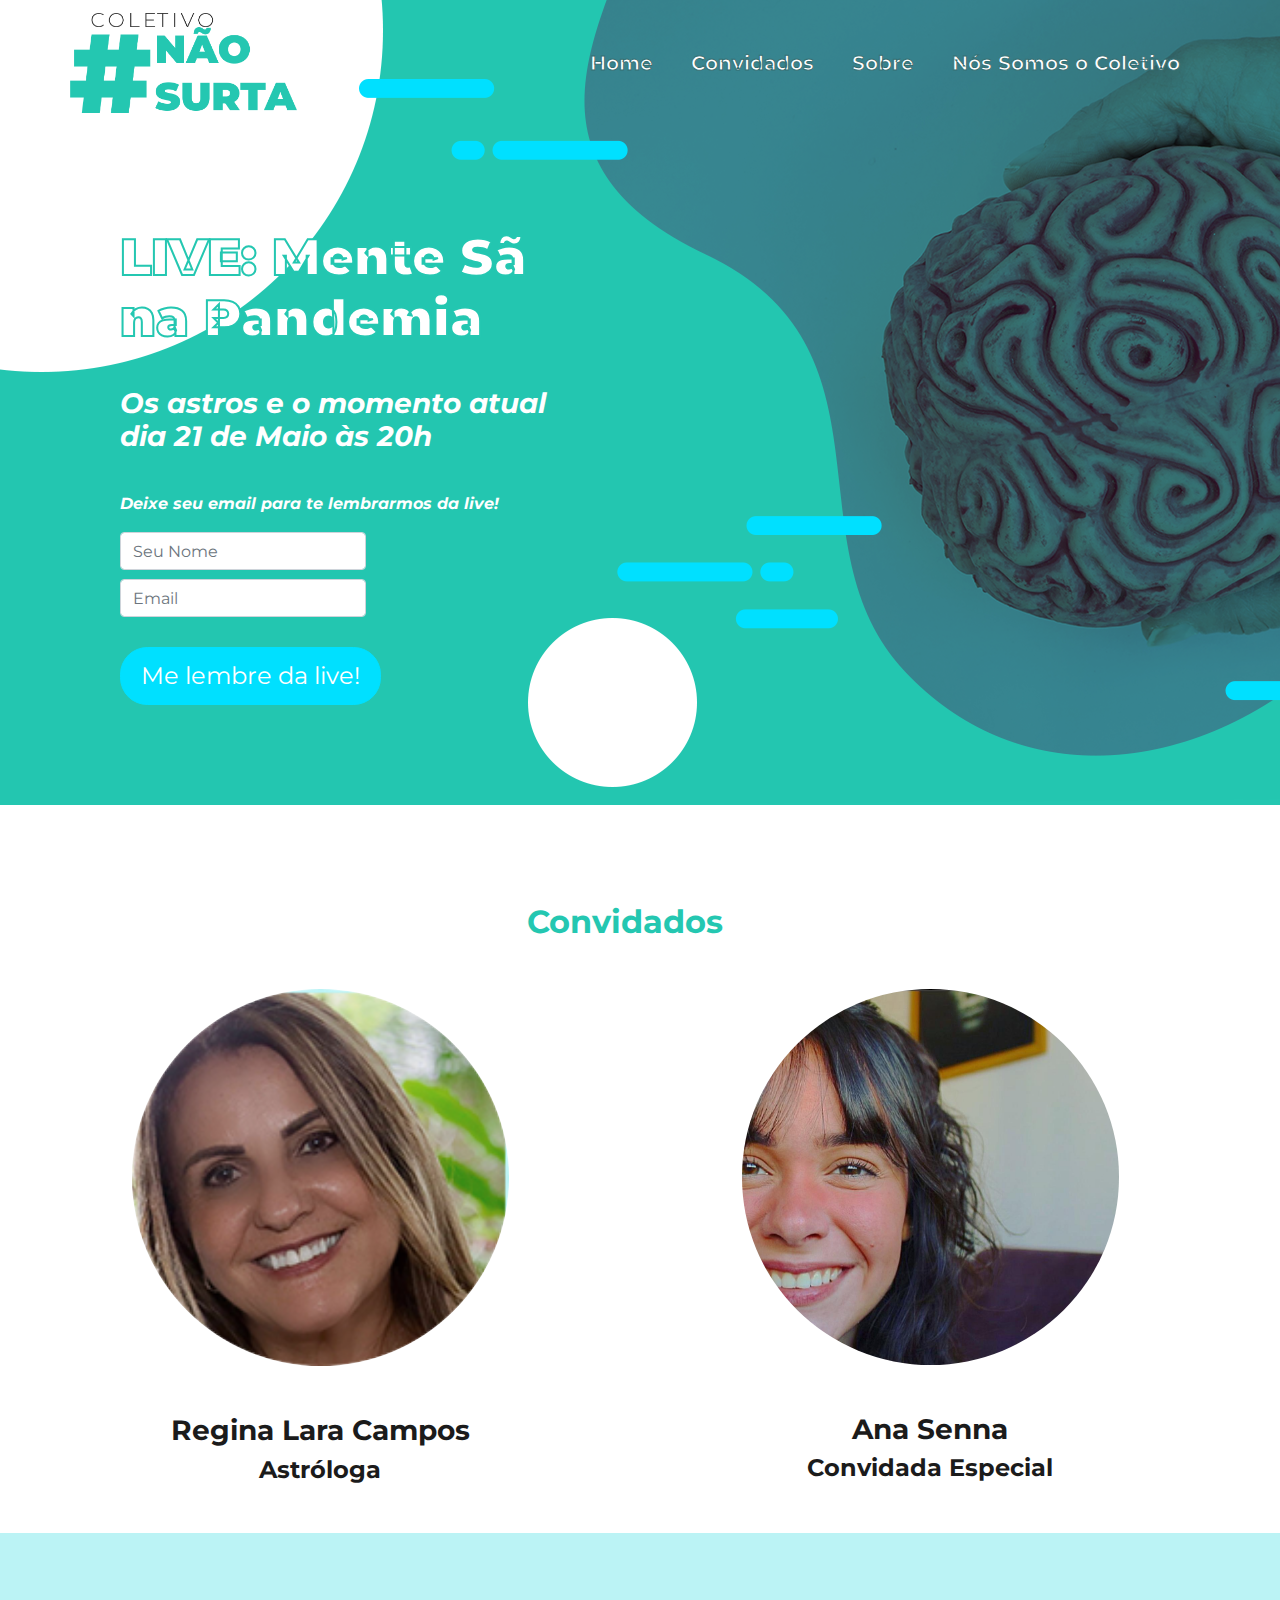
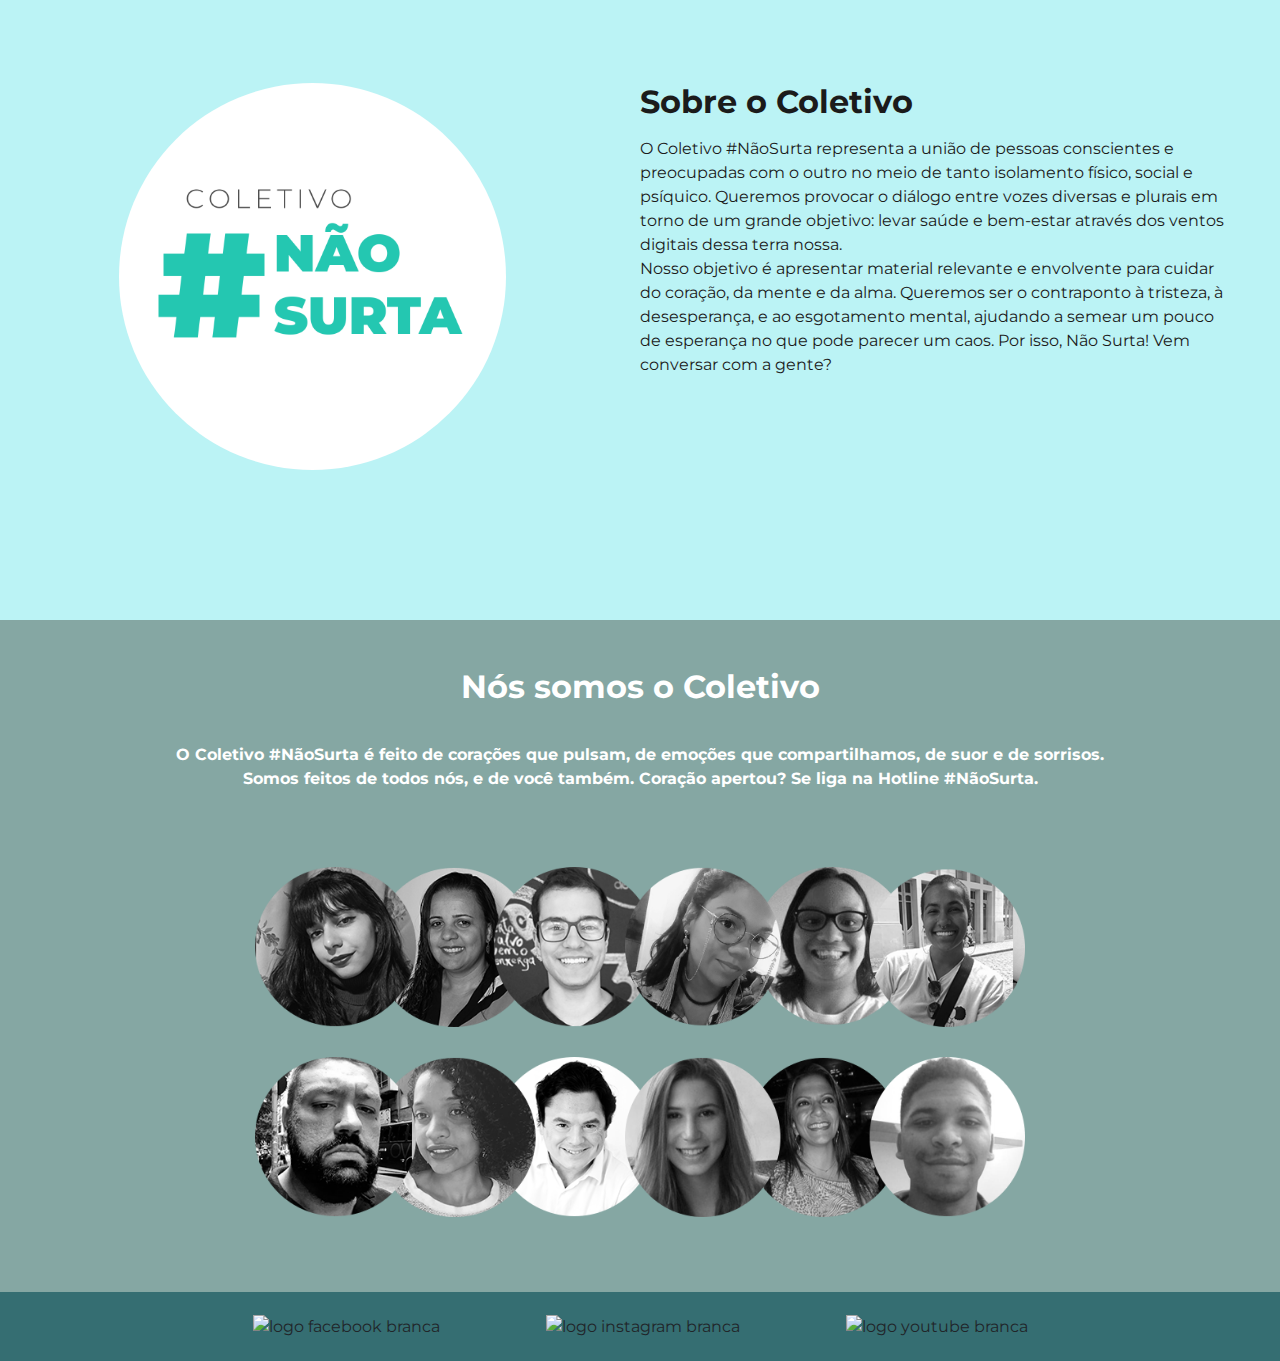
==== index.html @ 767a038e "Merge pull request #29 from yanfroes/branch-ana-8" ====
<!DOCTYPE html>
<html lang="en">

<head>
  <!-- Global site tag (gtag.js) - Google Analytics -->
  <script async src="https://www.googletagmanager.com/gtag/js?id=UA-167204273-1"></script>
  <script>
    window.dataLayer = window.dataLayer || [];

    function gtag() {
      dataLayer.push(arguments);
    }
    gtag('js', new Date());
    gtag('config', 'UA-167204273-1');
  </script>

  <meta charset="utf-8">
  <meta http-equiv="X-UA-Compatible" content="IE=edge">
  <meta name="viewport" content="width=device-width, initial-scale=1">
  <link rel="shortcut icon" href="./assets/desktop/hashtag-16.png" />
  <title>Coletivo #NãoSurta</title>
  <meta name="description" content="Coletivo Não Surta!">
  <meta name="author" content="Coletivo Não Surta!">

  <link href="https://fonts.googleapis.com/css2?family=Montserrat:wght@300;400;700;900&display=swap" rel="stylesheet">

  <link href="https://fonts.googleapis.com/css2?family=Roboto:ital,wght@0,400;0,700;1,400&display=swap" rel="stylesheet">
  <link href="https://stackpath.bootstrapcdn.com/font-awesome/4.7.0/css/font-awesome.min.css" rel="stylesheet" integrity="sha384-wvfXpqpZZVQGK6TAh5PVlGOfQNHSoD2xbE+QkPxCAFlNEevoEH3Sl0sibVcOQVnN" crossorigin="anonymous">
  <link rel="stylesheet" href="https://stackpath.bootstrapcdn.com/bootstrap/4.3.1/css/bootstrap.min.css" integrity="sha384-ggOyR0iXCbMQv3Xipma34MD+dH/1fQ784/j6cY/iJTQUOhcWr7x9JvoRxT2MZw1T" crossorigin="anonymous">

  <!-- testing some fonts here -->
  <link href="https://fonts.googleapis.com/css2?family=Knewave&display=swap" rel="stylesheet">
  <link href="https://fonts.googleapis.com/css?family=Teko&display=swap" rel="stylesheet">
  <link href="https://fonts.googleapis.com/css?family=Rancho&display=swap" rel="stylesheet">
  <link href="styles/style.css" rel="stylesheet">
</head>

<!-- Facebook Pixel Code -->
<script>
  ! function(f, b, e, v, n, t, s) {
    if (f.fbq) return;
    n = f.fbq = function() {
      n.callMethod ?
        n.callMethod.apply(n, arguments) : n.queue.push(arguments)
    };
    if (!f._fbq) f._fbq = n;
    n.push = n;
    n.loaded = !0;
    n.version = "2.0";
    n.queue = [];
    t = b.createElement(e);
    t.async = !0;
    t.src = v;
    s = b.getElementsByTagName(e)[0];
    s.parentNode.insertBefore(t, s)
  }(window, document, "script",
    "https://connect.facebook.net/en_US/fbevents.js");
  fbq("init", "581317959256551");
  fbq("track", "PageView");
</script>
<noscript><img height="1" width="1" style="display:none" alt="facebook pixel code" src="https://www.facebook.com/tr?id=581317959256551&ev=PageView&noscript=1" /></noscript>
<!-- End Facebook Pixel Code -->


<body>
  <!-- Primeira seção, navbar + banner + call to action -->
  <div class="section section1">
    <nav class="navbar navbar-expand-lg navbar-light">
      <div class="container">
        <a class="navbar-brand" href="#"><img src="images/logo-coletivo.png" alt="Coletivo Não Surta" class="logo"></a>
        <button class="navbar-toggler" type="button" data-toggle="collapse" data-target="#navbarNav" aria-controls="navbarNav" aria-expanded="false" aria-label="Toggle navigation">
          <span class="navbar-toggler-icon"></span>
        </button>
        <div class="collapse navbar-collapse" id="navbarNav">
          <ul class="nav navbar-nav ml-auto">
            <li class="nav-item">
              <a class="nav-link" style="padding-right: 30px;" href="#">Home <span class="sr-only" aria-label="Home">(current)</span></a>
            </li>
            <li class="nav-item">
              <a class="nav-link" style="padding-right: 30px;" href="#countdownAndPeople" aria-label="countdown">Convidados</a>
            </li>
            <li class="nav-item">
              <a class="nav-link" style="padding-right: 30px;" href="#aboutUs" aria-label="About us">Sobre</a>
            </li>
            <li class="nav-item">
              <a class="nav-link" style="padding-right: 30px;" href="#groupPhotos" aria-label="Group Photos">Nós Somos o Coletivo</a>
            </li>
          </ul>
        </div>
      </div>
    </nav>
    <div class="container">
      <div class="row">
        <div class="col">
          <h1 class="section1-title"><b>LIVE: Mente Sã<br>na Pandemia</b></h1>
          <h3 class="section1-description"><b>Os astros e o momento atual <br> dia 21 de Maio às 20h</b></h3>
          <!-- Begin Mailchimp Signup Form -->
          <link href="//cdn-images.mailchimp.com/embedcode/slim-10_7.css" rel="stylesheet" type="text/css">
          <style type="text/css">
            #mc_embed_signup {}

            /* Add your own Mailchimp form style overrides in your site stylesheet or in this style block.
	   We recommend moving this block and the preceding CSS link to the HEAD of your HTML file. */
          </style>
          <div id="mc_embed_signup">
            <form action="https://app.us18.list-manage.com/subscribe/post?u=eab93986f1af2694e5eb84e70&amp;id=379f59501d" method="post" id="mc-embedded-subscribe-form" name="mc-embedded-subscribe-form" class="validate" target="_blank" novalidate>
              <div id="mc_embed_signup_scroll">
                <p class="section1-description"><b>Deixe seu email para te lembrarmos da live!</b></p>
                <input style="margin-left: 50px; width: auto; margin-bottom:9px;" type="text" value="" name="FNAME" class="email form-control" id="mce-FNAME" placeholder="Seu Nome">

                <input style="margin-left: 50px; width: auto;" type="email" value="" name="EMAIL" class="email form-control" id="mce-EMAIL" placeholder="Email" required>
                <!-- real people should not fill this in and expect good things - do not remove this or risk form bot signups-->
                <div style="position: absolute; left: -5000px;" aria-hidden="true"><input type="text" name="b_eab93986f1af2694e5eb84e70_379f59501d" tabindex="-1" value=""></div>
                <div class="clear"><input type="submit" value="Me lembre da live!" name="subscribe" id="mc-embedded-subscribe" class="btn btn-primary btn-large section1-cta"></div>
              </div>
            </form>
          </div>

          <!--End mc_embed_signup-->
        </div>
      </div>
    </div>
    <!-- Primeira seção, navbar + banner + call to action -->

    <!-- Segunda seção, counter + convidados -->
    <div class="section section2">
      <div id="countdownAndPeople" class="column col-xs-12 col-sm-12 col-md-12 col-lg-12 col-xl-12">
        <div class="col-xs-12 col-sm-12 col-md-12 col-lg-12 col-xl-12">
          <div id="countdown"></div>
        </div>
        <div class="row col-xs-12 col-sm-12 col-md-12 col-lg-12 col-xl-12">
          <h2 class="h2-convidados mt-5 mb-5 column col-xs-12 col-sm-12 col-md-12 col-lg-12 col-xl-12">Convidados</h2>
          <div class="column col-xs-12 col-sm-12 col-md-6 col-lg-6 col-xl-6">
            <img class="foto-convidado" alt="Regina Lara Campos - Astróloga" src="./assets/photos/regina-astrologa.png">
            <h3 class="h3-convidado mt-5">
              Regina Lara Campos
            </h3>
            <h4 class="h4-profissao mb-5">Astróloga</h4>
          </div>
          <div class="column col-xs-12 col-sm-12 col-md-6 col-lg-6 col-xl-6">
            <img class="foto-convidado" alt="Ana Senna - Convidada Especial" src="./assets/photos/ana-convidada.jpeg">
            <h3 class="h3-convidado mt-5">
              Ana Senna
            </h3>
            <h4 class="h4-profissao mb-5">Convidada Especial</h4>
          </div>
        </div>
      </div>
    </div>

    <!-- Terceira seção, sobre o coletivo -->
    <div class="section section3">
      <div class="section3-image">
        <div id="aboutUs" class="row col-xs-12 col-sm-12 col-md-12 col-lg-12 col-xl-12">
          <div class="column col-xs-12 col-sm-12 col-md-6 col-lg-6 col-xl-6">
            <img class="icon-naosurta" src="./assets/desktop/Coletivo_socialmedia_avatar-.png" alt="Icone do #NãoSurta">
          </div>
          <div class="column col-xs-12 col-sm-12 col-md-6 col-lg-6 col-xl-6 texto-sobre">
            <h2 class="h2-sobre mb-3">
              Sobre o Coletivo
            </h2>
            <p class="p-sobre">O Coletivo #NãoSurta representa a união de pessoas conscientes e preocupadas com o outro no meio de tanto isolamento físico, social e psíquico. Queremos provocar o diálogo entre vozes diversas e plurais em torno de um
              grande objetivo:
              levar saúde e bem-estar através dos ventos digitais dessa terra nossa.<br>
              Nosso objetivo é apresentar material relevante e envolvente para cuidar do coração, da mente e da alma. Queremos ser o contraponto à tristeza, à desesperança, e ao esgotamento mental, ajudando a semear um pouco de esperança no que pode
              parecer um caos.
              Por isso, Não Surta! Vem conversar com a gente?

            </p>
          </div>
        </div>
      </div>
    </div>
  </div>

  <!-- Quarta seção, fotos de todos -->
  <div class="section section4">
    <div id="groupPhotos" class="column col-xs-12 col-sm-12 col-md-12 col-lg-12 col-xl-12">
      <div class="column col-xs-12 col-sm-12 col-md-12 col-lg-12 col-xl-12">
        <h2 class="h2-fotos">
          Nós somos o Coletivo
        </h2>
        <p class="p-fotos">O Coletivo #NãoSurta é feito de corações que pulsam, de emoções que compartilhamos, de suor e de sorrisos. <br>
          Somos feitos de todos nós, e de você também. Coração apertou? Se liga na Hotline #NãoSurta.
        </p>

        <div class="container i-top">
          <div class="image image1">
            <img src="./images/fotosColetivo/grupodefotos1.webp" alt="Foto da staff 1" align="right">
          </div>
          <div class="image image2">
            <img src="./images/fotosColetivo/grupodefotos2.webp" alt="Foto da staff 2" align="left">
          </div>
        </div>

        <div class="container i-bottom">
          <div class="image image1">
            <img src="./images/fotosColetivo/grupodefotos3.webp" alt="Foto da staff 3" align="right">
          </div>
          <div class="image image2">
            <img src="./images/fotosColetivo/grupodefotos4.webp" alt="Foto da staff 4" align="left">
          </div>
        </div>


      </div>
    </div>
  </div>

  <!-- Quinta seção, redes sociais -->
  <div class="section section5">

    <a class="btn btSocialMedia" href="https://www.facebook.com/Coletivo-Não-Surta-103096378085092" target="_blank" rel="noopener" role="button"><img src="./images/facebook.png" class="imgButton" alt="logo facebook branca"></a>
    <a class="btn btSocialMedia" href="https://www.instagram.com/coletivo_naosurta/" target="_blank" rel="noopener" role="button"><img src="./images/instagram.png" class="imgButton" alt="logo instagram branca"></a>
    <a class="btn btSocialMedia" href="https://www.youtube.com/watch?v=n8a3gTclD6A" target="_blank" rel="noopener" role="button"><img src="./images/youtube.png" class="imgButton" alt="logo youtube branca"></a>
  </div>

  <!-- Janela pop-up -->
  <div class="container">
    <div id="popup" class="popup__wrapper">
      <div class="popup__container">
        <button class="exit" onclick=exitPopUp()>X</button>
        <h1 class="popup__title">Obrigado pela visita!</h1>
        <p> Nossa missão é abraçar você. Obrigado por se inscrever no nosso Webinar! Fale sobre nós com seus amigos, viu? :-D
        </p>
      </div>
    </div>

  </div>
  <script src="https://code.jquery.com/jquery-3.2.1.slim.min.js" integrity="sha384-KJ3o2DKtIkvYIK3UENzmM7KCkRr/rE9/Qpg6aAZGJwFDMVNA/GpGFF93hXpG5KkN" crossorigin="anonymous"></script>
  <script src="https://cdnjs.cloudflare.com/ajax/libs/popper.js/1.12.9/umd/popper.min.js" integrity="sha384-ApNbgh9B+Y1QKtv3Rn7W3mgPxhU9K/ScQsAP7hUibX39j7fakFPskvXusvfa0b4Q" crossorigin="anonymous"></script>
  <script src="https://maxcdn.bootstrapcdn.com/bootstrap/4.0.0/js/bootstrap.min.js" integrity="sha384-JZR6Spejh4U02d8jOt6vLEHfe/JQGiRRSQQxSfFWpi1MquVdAyjUar5+76PVCmYl" crossorigin="anonymous"></script>

  <!-- scripts para a janela pop-up funcionar -->
  <script src="./scripts/exitpopup.js"></script>

  <!-- scripts para o countdown funcionar -->
  <script src="scripts/counter.js"></script>
</body>

</html>
---- styles/style.css ----
div#countdown {
    padding-top: 50px;
    text-align: center;
    font-size: 60px;
    margin-top: 0px;
    color: #24c7b1;
    font-weight: bold;
}

body{
    font-family: 'Montserrat', sans-serif;
}

img.foto-convidado {
    display: block;
    margin-left: auto;
    margin-right: auto;
    width: 65%;
    border-radius: 50%;
}

.container {
  padding-left: 0px;
  padding-right: 0px;
}
.h2-convidados {
    font-weight: bold;
    color: #24c7b1;
    text-align: center;
}

.h3-convidado, .h4-profissao {
    font-weight: bold;
    color: #1b1b1b;
    text-align: center;
}

div.texto-sobre {
    margin-left: 25px;
}

.h2-sobre {
    font-weight: bold;
    color: #1b1b1b;
    text-align: center;
}

.p-sobre {
    color: #1b1b1b;
}

#groupPhotos {
    background-color: #85A7A3;
}

.h2-fotos, .p-fotos {
    font-weight: bold;
    color: #ffffff;
    text-align: center;
}


.section1 {
    background-image: url("../assets/desktop/header1.png");
    background-color: #24c7b1;
}

.section1-title {
  font-weight: bold;
    color: #fff;
    font-size: 3.2rem;
    padding: 100px 20px 0px 50px;
    -webkit-text-stroke: 2px #24c7b1;
}

.section1-thankyou {
    color: #fff;
    font-size: 3.2rem;
    padding: 50px 20px 50px 50px;
    -webkit-text-stroke: 2px #24c7b1;
}

.section1-description {
    color: #fff;
    font-style: italic;
    padding: 30px 50px 0px 50px;
}

.section1-cta {
    margin: 30px 50px 100px 50px;
    background-color: #00E0FF;
    border-color: #00E0FF;
    font-size: 1.5rem;
    border-radius: 1.7rem;
    padding: 10px 20px 10px 20px;
}

.navbar-light .navbar-nav .nav-link {
    font-size: 20px;
    font-weight: 700;
    color: #fff;
    -webkit-text-stroke: 1px #356E72;
}

.navbar-light .navbar-nav .active > .nav-link, .navbar-light .navbar-nav .nav-link.active, .navbar-light .navbar-nav .nav-link.show, .navbar-light .navbar-nav .show > .nav-link {
    color: #fff;

}

.logo {
  max-height: 100px;
}

.navbar-light .navbar-toggler {
  background-color: #24c7b1;
}

@media screen and (max-width: 768px) {
.navbar {
  background-color: #fff;
}
.logo {
  max-height: 70px;
}

.section1 {
    background-image: none;
}

.section1-title {
    color: #fff;
    font-size: 3.2rem;
    padding: 50px 20px 0px 50px;
    -webkit-text-stroke: none;
}

.section1-cta {
    margin: 30px 50px 50px 50px;
}

.navbar-light .navbar-nav .nav-link {
    color: #24c7b1;
    -webkit-text-stroke: 0px #356E72;
}

}

.section2 {
    background-color: #ffffff;
}

.section3 {
    background-color: #BBF3F5;
    padding-top: 50px;
    padding-bottom: 50px;
}

img.icon-naosurta {
    display: none;
}

.section4 {
    background-color: #85A7A3;
}

.section4 p{
    margin-left: 10px;
    margin-right: 10px;
}

.section4 h2{
    padding: 29px;
    padding-top: 48px;
}

.section5 {
    padding: 15px;
    background-color: #356E72;
    text-align: center;
}

.btSocialMedia{
    padding-left: 50px;
    padding-right: 50px;
}

.container {
    display: flex;
    flex-flow: row wrap;
    width: 100%;
}

.i-top{
    padding-top: 60px;
    padding-bottom: 30px;
}

.i-bottom{
    padding-bottom: 75px;
}

.image img{
    width: 400px;
    height: 160px;
}

.image1 {
    position: relative;
    width: 50%;
    right: -1.3%;
    min-width: 320px;
}

.image2 {
    position: relative;
    width: 50%;
    left: -1.3%;
    min-width: 320px;
}

@media (min-width: 768px) {

    div.texto-sobre {
        margin-left: 0px;
    }

    .h2-sobre {
        font-weight: bold;
        color: #1b1b1b;
        text-align: start;
    }

    .section3 {
        background-color: #BBF3F5;
        padding-top: 60px;
        padding-bottom: 60px;
    }

    .section3-image {
        padding-top: 90px;
        padding-bottom: 90px;
        background-image: url('../assets/desktop/ELEMENTOS\ 1.png');
        background-size: contain;
        background-repeat: no-repeat;
    }

    img.icon-naosurta {
        display: block;
        margin-left: auto;
        margin-right: auto;
        width: 65%;
        border-radius: 50%;
    }

}

/* -------------------------------- VERSÃO MOBILE ---------------------------------*/


@media screen and (max-width: 800px) {
    img.imgButton{
        width: 40px;
        height: 40px;
    }

    .image img{
        width: 320px;
        height: 124.3px;
    }

    .btSocialMedia{
        padding: 20px;
    }

    .section5 {
        padding: 0%;
        background-color: #356E72;
        text-align: center;
    }
}
@media screen and (max-width: 768px) {
    .container{
        justify-content: center;
        padding: 0%;
    }

    .image1 {
        justify-content: center;
        align-items: center;
    }

    .image2 {
        left: 1%;
        padding-top: 50px;
        padding-bottom: 20px;
    }

    .i-top{
        padding-top: 50px;
    }


    .i-bottom{
        padding-top: 24px;
        padding-bottom: 45px;
    }

}

/* ----------------------------------- JANELA POP UP ------------------------------------------- */

* {
    box-sizing: border-box;
}

#popup {
    display: none;
}

.popup__wrapper {
    background: rgba(0, 0, 0, .75);
    position: fixed;
    top: 0;
    left: 0;
    bottom: 0;
    right: 0;
    z-index: 10;
}

.popup__container {
    background: #fff;
    border-radius: 5%;
    font-family: 'Montserrat', sans-serif;
    font-size: 18px;
    margin: 100px auto;
    max-width: 100%;
    padding: 20px;
    width: 500px;
    text-align: center;
    position: relative;
}

.popup__title {
    font-size: 26px;
    margin-bottom: 15px;
    padding: 6%;
    text-align: center;
    color: #24c7b1;

}
.exit{
    position: absolute;
    top: 3%;
    right: 2.3%;
    border-radius: 50%;
    width: 30px;
    height: 30px;
    border: 2px solid #d12121;
    background-color: #d12121;
    color: white;
    cursor: pointer;
}
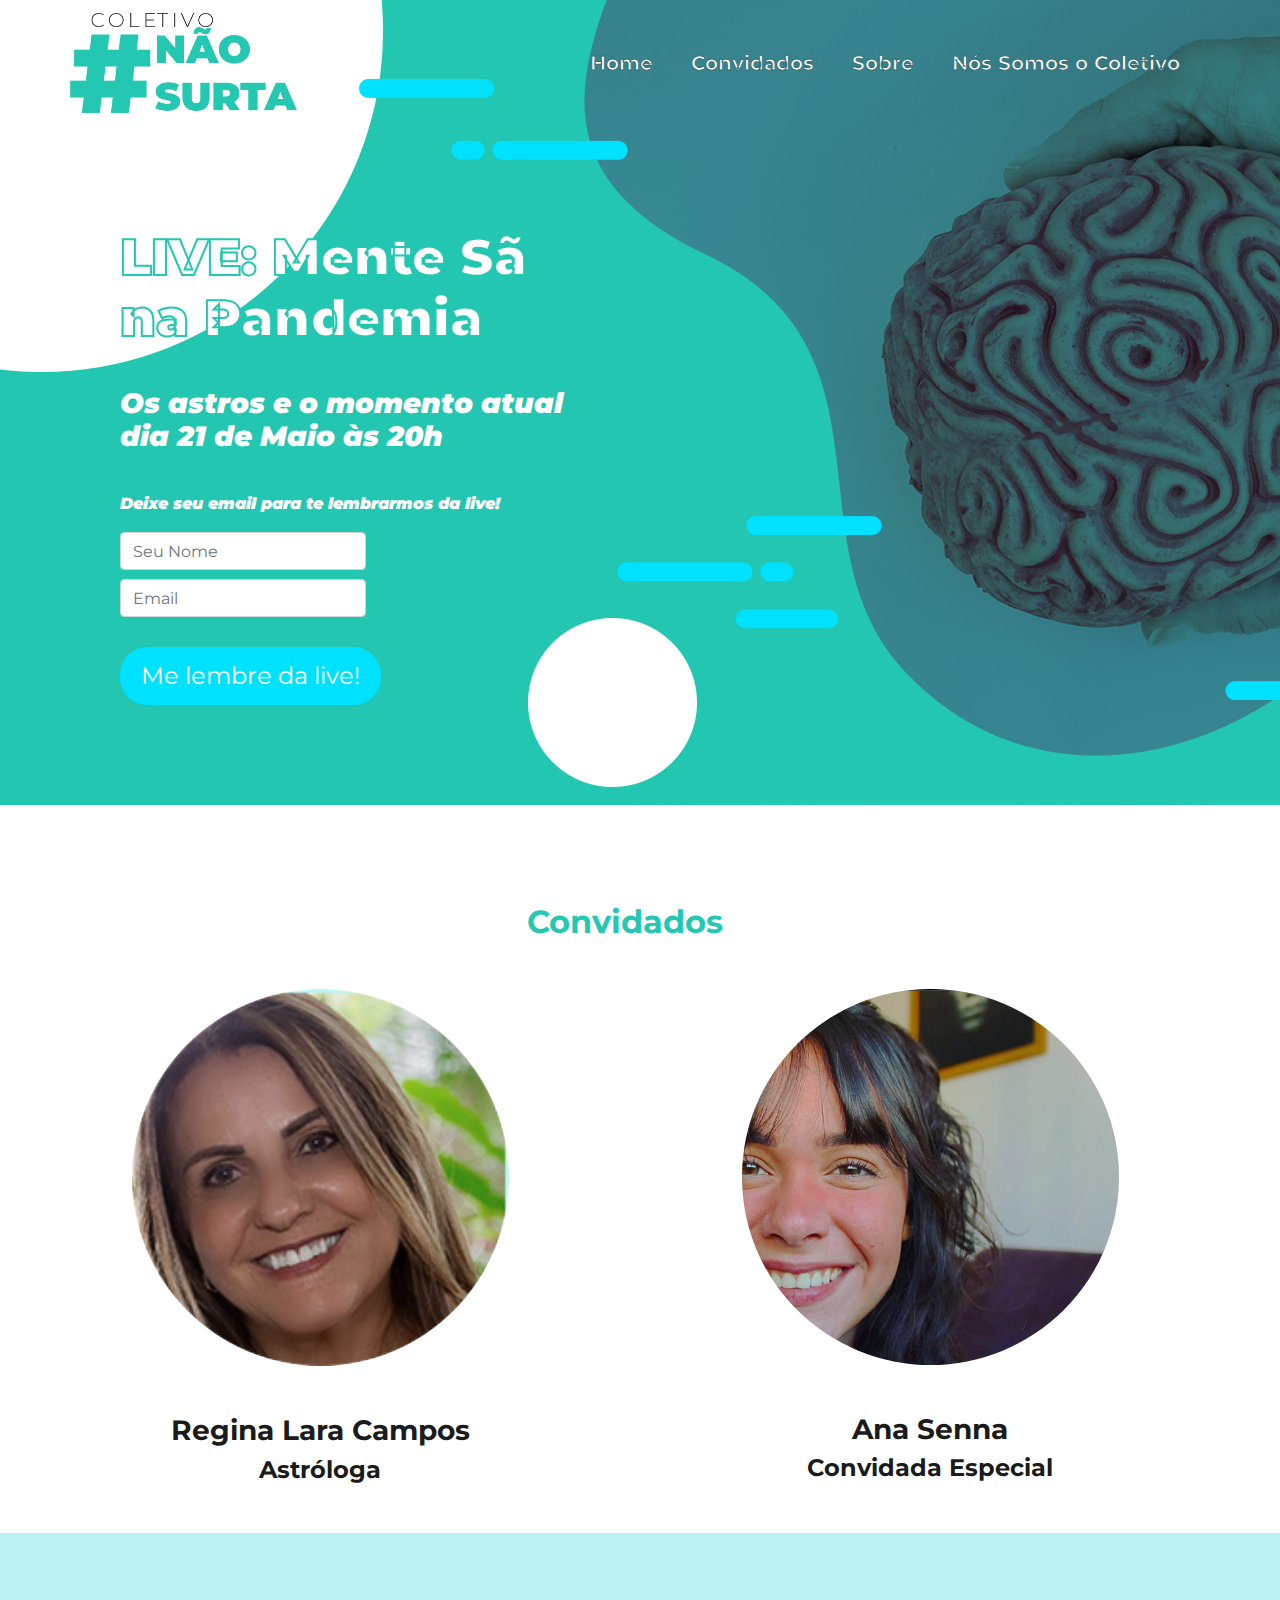
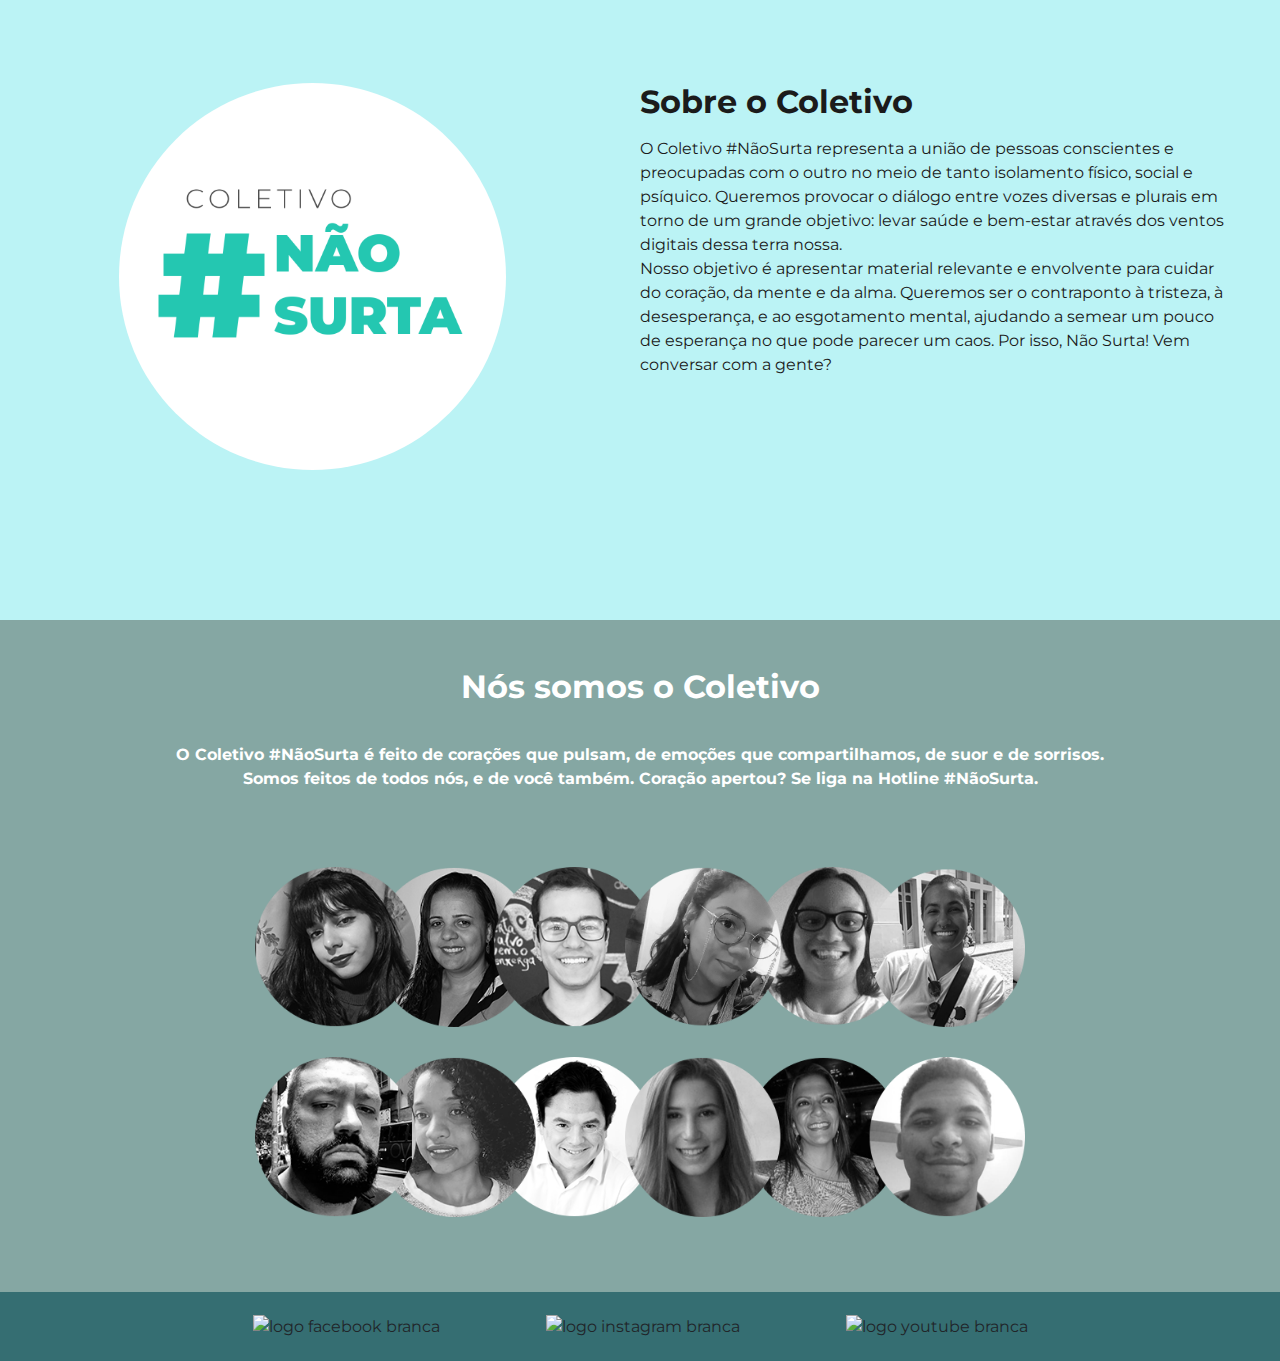
==== commit 43022543: "Merge pull request #32 from yanfroes/branch-kelly-removing-overflow-mobile#2" ====
--- a/index.html
+++ b/index.html
@@ -64,168 +64,170 @@
 
 <body>
   <!-- Primeira seção, navbar + banner + call to action -->
-  <div class="section section1">
-    <nav class="navbar navbar-expand-lg navbar-light">
+  <div class="hide-overflow">
+    <div class="section section1">
+      <nav class="navbar navbar-expand-lg navbar-light">
+        <div class="container">
+          <a class="navbar-brand" href="#"><img src="images/logo-coletivo.png" alt="Coletivo Não Surta" class="logo"></a>
+          <button class="navbar-toggler" type="button" data-toggle="collapse" data-target="#navbarNav" aria-controls="navbarNav" aria-expanded="false" aria-label="Toggle navigation">
+            <span class="navbar-toggler-icon"></span>
+          </button>
+          <div class="collapse navbar-collapse" id="navbarNav">
+            <ul class="nav navbar-nav ml-auto">
+              <li class="nav-item">
+                <a class="nav-link" style="padding-right: 30px;" href="#">Home <span class="sr-only" aria-label="Home">(current)</span></a>
+              </li>
+              <li class="nav-item">
+                <a class="nav-link" style="padding-right: 30px;" href="#countdownAndPeople" aria-label="countdown">Convidados</a>
+              </li>
+              <li class="nav-item">
+                <a class="nav-link" style="padding-right: 30px;" href="#aboutUs" aria-label="About us">Sobre</a>
+              </li>
+              <li class="nav-item">
+                <a class="nav-link" style="padding-right: 30px;" href="#groupPhotos" aria-label="Group Photos">Nós Somos o Coletivo</a>
+              </li>
+            </ul>
+          </div>
+        </div>
+      </nav>
       <div class="container">
-        <a class="navbar-brand" href="#"><img src="images/logo-coletivo.png" alt="Coletivo Não Surta" class="logo"></a>
-        <button class="navbar-toggler" type="button" data-toggle="collapse" data-target="#navbarNav" aria-controls="navbarNav" aria-expanded="false" aria-label="Toggle navigation">
-          <span class="navbar-toggler-icon"></span>
-        </button>
-        <div class="collapse navbar-collapse" id="navbarNav">
-          <ul class="nav navbar-nav ml-auto">
-            <li class="nav-item">
-              <a class="nav-link" style="padding-right: 30px;" href="#">Home <span class="sr-only" aria-label="Home">(current)</span></a>
-            </li>
-            <li class="nav-item">
-              <a class="nav-link" style="padding-right: 30px;" href="#countdownAndPeople" aria-label="countdown">Convidados</a>
-            </li>
-            <li class="nav-item">
-              <a class="nav-link" style="padding-right: 30px;" href="#aboutUs" aria-label="About us">Sobre</a>
-            </li>
-            <li class="nav-item">
-              <a class="nav-link" style="padding-right: 30px;" href="#groupPhotos" aria-label="Group Photos">Nós Somos o Coletivo</a>
-            </li>
-          </ul>
-        </div>
-      </div>
-    </nav>
+        <div class="row">
+          <div class="col">
+            <h1 class="section1-title"><b>LIVE: Mente Sã<br>na Pandemia</b></h1>
+            <h3 class="section1-description"><b>Os astros e o momento atual <br> dia 21 de Maio às 20h</b></h3>
+            <!-- Begin Mailchimp Signup Form -->
+            <link href="//cdn-images.mailchimp.com/embedcode/slim-10_7.css" rel="stylesheet" type="text/css">
+            <style type="text/css">
+              #mc_embed_signup {}
+
+              /* Add your own Mailchimp form style overrides in your site stylesheet or in this style block.
+      We recommend moving this block and the preceding CSS link to the HEAD of your HTML file. */
+            </style>
+            <div id="mc_embed_signup">
+              <form action="https://app.us18.list-manage.com/subscribe/post?u=eab93986f1af2694e5eb84e70&amp;id=379f59501d" method="post" id="mc-embedded-subscribe-form" name="mc-embedded-subscribe-form" class="validate" target="_blank" novalidate>
+                <div id="mc_embed_signup_scroll">
+                  <p class="section1-description"><b>Deixe seu email para te lembrarmos da live!</b></p>
+                  <input style="margin-left: 50px; width: auto; margin-bottom:9px;" type="text" value="" name="FNAME" class="email form-control" id="mce-FNAME" placeholder="Seu Nome">
+
+                  <input style="margin-left: 50px; width: auto;" type="email" value="" name="EMAIL" class="email form-control" id="mce-EMAIL" placeholder="Email" required>
+                  <!-- real people should not fill this in and expect good things - do not remove this or risk form bot signups-->
+                  <div style="position: absolute; left: -5000px;" aria-hidden="true"><input type="text" name="b_eab93986f1af2694e5eb84e70_379f59501d" tabindex="-1" value=""></div>
+                  <div class="clear"><input type="submit" value="Me lembre da live!" name="subscribe" id="mc-embedded-subscribe" class="btn btn-primary btn-large section1-cta"></div>
+                </div>
+              </form>
+            </div>
+
+            <!--End mc_embed_signup-->
+          </div>
+        </div>
+      </div>
+      <!-- Primeira seção, navbar + banner + call to action -->
+
+      <!-- Segunda seção, counter + convidados -->
+      <div class="section section2">
+        <div id="countdownAndPeople" class="column col-xs-12 col-sm-12 col-md-12 col-lg-12 col-xl-12">
+          <div class="col-xs-12 col-sm-12 col-md-12 col-lg-12 col-xl-12">
+            <div id="countdown"></div>
+          </div>
+          <div class="row col-xs-12 col-sm-12 col-md-12 col-lg-12 col-xl-12">
+            <h2 class="h2-convidados mt-5 mb-5 column col-xs-12 col-sm-12 col-md-12 col-lg-12 col-xl-12">Convidados</h2>
+            <div class="column col-xs-12 col-sm-12 col-md-6 col-lg-6 col-xl-6">
+              <img class="foto-convidado" alt="Regina Lara Campos - Astróloga" src="./assets/photos/regina-astrologa.png">
+              <h3 class="h3-convidado mt-5">
+                Regina Lara Campos
+              </h3>
+              <h4 class="h4-profissao mb-5">Astróloga</h4>
+            </div>
+            <div class="column col-xs-12 col-sm-12 col-md-6 col-lg-6 col-xl-6">
+              <img class="foto-convidado" alt="Ana Senna - Convidada Especial" src="./assets/photos/ana-convidada.jpeg">
+              <h3 class="h3-convidado mt-5">
+                Ana Senna
+              </h3>
+              <h4 class="h4-profissao mb-5">Convidada Especial</h4>
+            </div>
+          </div>
+        </div>
+      </div>
+
+      <!-- Terceira seção, sobre o coletivo -->
+      <div class="section section3">
+        <div class="section3-image">
+          <div id="aboutUs" class="row col-xs-12 col-sm-12 col-md-12 col-lg-12 col-xl-12">
+            <div class="column col-xs-12 col-sm-12 col-md-6 col-lg-6 col-xl-6">
+              <img class="icon-naosurta" src="./assets/desktop/Coletivo_socialmedia_avatar-.png" alt="Icone do #NãoSurta">
+            </div>
+            <div class="column col-xs-12 col-sm-12 col-md-6 col-lg-6 col-xl-6 texto-sobre">
+              <h2 class="h2-sobre mb-3">
+                Sobre o Coletivo
+              </h2>
+              <p class="p-sobre">O Coletivo #NãoSurta representa a união de pessoas conscientes e preocupadas com o outro no meio de tanto isolamento físico, social e psíquico. Queremos provocar o diálogo entre vozes diversas e plurais em torno de um
+                grande objetivo:
+                levar saúde e bem-estar através dos ventos digitais dessa terra nossa.<br>
+                Nosso objetivo é apresentar material relevante e envolvente para cuidar do coração, da mente e da alma. Queremos ser o contraponto à tristeza, à desesperança, e ao esgotamento mental, ajudando a semear um pouco de esperança no que pode
+                parecer um caos.
+                Por isso, Não Surta! Vem conversar com a gente?
+
+              </p>
+            </div>
+          </div>
+        </div>
+      </div>
+    </div>
+
+    <!-- Quarta seção, fotos de todos -->
+    <div class="section section4">
+      <div id="groupPhotos" class="column col-xs-12 col-sm-12 col-md-12 col-lg-12 col-xl-12">
+        <div class="column col-xs-12 col-sm-12 col-md-12 col-lg-12 col-xl-12">
+          <h2 class="h2-fotos">
+            Nós somos o Coletivo
+          </h2>
+          <p class="p-fotos">O Coletivo #NãoSurta é feito de corações que pulsam, de emoções que compartilhamos, de suor e de sorrisos. <br>
+            Somos feitos de todos nós, e de você também. Coração apertou? Se liga na Hotline #NãoSurta.
+          </p>
+
+          <div class="container i-top">
+            <div class="image image1">
+              <img src="./images/fotosColetivo/grupodefotos1.webp" alt="Foto da staff 1" align="right">
+            </div>
+            <div class="image image2">
+              <img src="./images/fotosColetivo/grupodefotos2.webp" alt="Foto da staff 2" align="left">
+            </div>
+          </div>
+
+          <div class="container i-bottom">
+            <div class="image image1">
+              <img src="./images/fotosColetivo/grupodefotos3.webp" alt="Foto da staff 3" align="right">
+            </div>
+            <div class="image image2">
+              <img src="./images/fotosColetivo/grupodefotos4.webp" alt="Foto da staff 4" align="left">
+            </div>
+          </div>
+
+
+        </div>
+      </div>
+    </div>
+
+    <!-- Quinta seção, redes sociais -->
+    <div class="section section5">
+
+      <a class="btn btSocialMedia" href="https://www.facebook.com/Coletivo-Não-Surta-103096378085092" target="_blank" rel="noopener" role="button"><img src="./images/facebook.png" class="imgButton" alt="logo facebook branca"></a>
+      <a class="btn btSocialMedia" href="https://www.instagram.com/coletivo_naosurta/" target="_blank" rel="noopener" role="button"><img src="./images/instagram.png" class="imgButton" alt="logo instagram branca"></a>
+      <a class="btn btSocialMedia" href="https://www.youtube.com/watch?v=n8a3gTclD6A" target="_blank" rel="noopener" role="button"><img src="./images/youtube.png" class="imgButton" alt="logo youtube branca"></a>
+    </div>
+
+    <!-- Janela pop-up -->
     <div class="container">
-      <div class="row">
-        <div class="col">
-          <h1 class="section1-title"><b>LIVE: Mente Sã<br>na Pandemia</b></h1>
-          <h3 class="section1-description"><b>Os astros e o momento atual <br> dia 21 de Maio às 20h</b></h3>
-          <!-- Begin Mailchimp Signup Form -->
-          <link href="//cdn-images.mailchimp.com/embedcode/slim-10_7.css" rel="stylesheet" type="text/css">
-          <style type="text/css">
-            #mc_embed_signup {}
-
-            /* Add your own Mailchimp form style overrides in your site stylesheet or in this style block.
-	   We recommend moving this block and the preceding CSS link to the HEAD of your HTML file. */
-          </style>
-          <div id="mc_embed_signup">
-            <form action="https://app.us18.list-manage.com/subscribe/post?u=eab93986f1af2694e5eb84e70&amp;id=379f59501d" method="post" id="mc-embedded-subscribe-form" name="mc-embedded-subscribe-form" class="validate" target="_blank" novalidate>
-              <div id="mc_embed_signup_scroll">
-                <p class="section1-description"><b>Deixe seu email para te lembrarmos da live!</b></p>
-                <input style="margin-left: 50px; width: auto; margin-bottom:9px;" type="text" value="" name="FNAME" class="email form-control" id="mce-FNAME" placeholder="Seu Nome">
-
-                <input style="margin-left: 50px; width: auto;" type="email" value="" name="EMAIL" class="email form-control" id="mce-EMAIL" placeholder="Email" required>
-                <!-- real people should not fill this in and expect good things - do not remove this or risk form bot signups-->
-                <div style="position: absolute; left: -5000px;" aria-hidden="true"><input type="text" name="b_eab93986f1af2694e5eb84e70_379f59501d" tabindex="-1" value=""></div>
-                <div class="clear"><input type="submit" value="Me lembre da live!" name="subscribe" id="mc-embedded-subscribe" class="btn btn-primary btn-large section1-cta"></div>
-              </div>
-            </form>
-          </div>
-
-          <!--End mc_embed_signup-->
-        </div>
-      </div>
-    </div>
-    <!-- Primeira seção, navbar + banner + call to action -->
-
-    <!-- Segunda seção, counter + convidados -->
-    <div class="section section2">
-      <div id="countdownAndPeople" class="column col-xs-12 col-sm-12 col-md-12 col-lg-12 col-xl-12">
-        <div class="col-xs-12 col-sm-12 col-md-12 col-lg-12 col-xl-12">
-          <div id="countdown"></div>
-        </div>
-        <div class="row col-xs-12 col-sm-12 col-md-12 col-lg-12 col-xl-12">
-          <h2 class="h2-convidados mt-5 mb-5 column col-xs-12 col-sm-12 col-md-12 col-lg-12 col-xl-12">Convidados</h2>
-          <div class="column col-xs-12 col-sm-12 col-md-6 col-lg-6 col-xl-6">
-            <img class="foto-convidado" alt="Regina Lara Campos - Astróloga" src="./assets/photos/regina-astrologa.png">
-            <h3 class="h3-convidado mt-5">
-              Regina Lara Campos
-            </h3>
-            <h4 class="h4-profissao mb-5">Astróloga</h4>
-          </div>
-          <div class="column col-xs-12 col-sm-12 col-md-6 col-lg-6 col-xl-6">
-            <img class="foto-convidado" alt="Ana Senna - Convidada Especial" src="./assets/photos/ana-convidada.jpeg">
-            <h3 class="h3-convidado mt-5">
-              Ana Senna
-            </h3>
-            <h4 class="h4-profissao mb-5">Convidada Especial</h4>
-          </div>
-        </div>
-      </div>
-    </div>
-
-    <!-- Terceira seção, sobre o coletivo -->
-    <div class="section section3">
-      <div class="section3-image">
-        <div id="aboutUs" class="row col-xs-12 col-sm-12 col-md-12 col-lg-12 col-xl-12">
-          <div class="column col-xs-12 col-sm-12 col-md-6 col-lg-6 col-xl-6">
-            <img class="icon-naosurta" src="./assets/desktop/Coletivo_socialmedia_avatar-.png" alt="Icone do #NãoSurta">
-          </div>
-          <div class="column col-xs-12 col-sm-12 col-md-6 col-lg-6 col-xl-6 texto-sobre">
-            <h2 class="h2-sobre mb-3">
-              Sobre o Coletivo
-            </h2>
-            <p class="p-sobre">O Coletivo #NãoSurta representa a união de pessoas conscientes e preocupadas com o outro no meio de tanto isolamento físico, social e psíquico. Queremos provocar o diálogo entre vozes diversas e plurais em torno de um
-              grande objetivo:
-              levar saúde e bem-estar através dos ventos digitais dessa terra nossa.<br>
-              Nosso objetivo é apresentar material relevante e envolvente para cuidar do coração, da mente e da alma. Queremos ser o contraponto à tristeza, à desesperança, e ao esgotamento mental, ajudando a semear um pouco de esperança no que pode
-              parecer um caos.
-              Por isso, Não Surta! Vem conversar com a gente?
-
-            </p>
-          </div>
-        </div>
-      </div>
-    </div>
-  </div>
-
-  <!-- Quarta seção, fotos de todos -->
-  <div class="section section4">
-    <div id="groupPhotos" class="column col-xs-12 col-sm-12 col-md-12 col-lg-12 col-xl-12">
-      <div class="column col-xs-12 col-sm-12 col-md-12 col-lg-12 col-xl-12">
-        <h2 class="h2-fotos">
-          Nós somos o Coletivo
-        </h2>
-        <p class="p-fotos">O Coletivo #NãoSurta é feito de corações que pulsam, de emoções que compartilhamos, de suor e de sorrisos. <br>
-          Somos feitos de todos nós, e de você também. Coração apertou? Se liga na Hotline #NãoSurta.
-        </p>
-
-        <div class="container i-top">
-          <div class="image image1">
-            <img src="./images/fotosColetivo/grupodefotos1.webp" alt="Foto da staff 1" align="right">
-          </div>
-          <div class="image image2">
-            <img src="./images/fotosColetivo/grupodefotos2.webp" alt="Foto da staff 2" align="left">
-          </div>
-        </div>
-
-        <div class="container i-bottom">
-          <div class="image image1">
-            <img src="./images/fotosColetivo/grupodefotos3.webp" alt="Foto da staff 3" align="right">
-          </div>
-          <div class="image image2">
-            <img src="./images/fotosColetivo/grupodefotos4.webp" alt="Foto da staff 4" align="left">
-          </div>
-        </div>
-
-
-      </div>
-    </div>
-  </div>
-
-  <!-- Quinta seção, redes sociais -->
-  <div class="section section5">
-
-    <a class="btn btSocialMedia" href="https://www.facebook.com/Coletivo-Não-Surta-103096378085092" target="_blank" rel="noopener" role="button"><img src="./images/facebook.png" class="imgButton" alt="logo facebook branca"></a>
-    <a class="btn btSocialMedia" href="https://www.instagram.com/coletivo_naosurta/" target="_blank" rel="noopener" role="button"><img src="./images/instagram.png" class="imgButton" alt="logo instagram branca"></a>
-    <a class="btn btSocialMedia" href="https://www.youtube.com/watch?v=n8a3gTclD6A" target="_blank" rel="noopener" role="button"><img src="./images/youtube.png" class="imgButton" alt="logo youtube branca"></a>
-  </div>
-
-  <!-- Janela pop-up -->
-  <div class="container">
-    <div id="popup" class="popup__wrapper">
-      <div class="popup__container">
-        <button class="exit" onclick=exitPopUp()>X</button>
-        <h1 class="popup__title">Obrigado pela visita!</h1>
-        <p> Nossa missão é abraçar você. Obrigado por se inscrever no nosso Webinar! Fale sobre nós com seus amigos, viu? :-D
-        </p>
-      </div>
-    </div>
-
+      <div id="popup" class="popup__wrapper">
+        <div class="popup__container">
+          <button class="exit" onclick=exitPopUp()>X</button>
+          <h1 class="popup__title">Obrigado pela visita!</h1>
+          <p> Nossa missão é abraçar você. Obrigado por se inscrever no nosso Webinar! Fale sobre nós com seus amigos, viu? :-D
+          </p>
+        </div>
+      </div>
+
+    </div>
   </div>
   <script src="https://code.jquery.com/jquery-3.2.1.slim.min.js" integrity="sha384-KJ3o2DKtIkvYIK3UENzmM7KCkRr/rE9/Qpg6aAZGJwFDMVNA/GpGFF93hXpG5KkN" crossorigin="anonymous"></script>
   <script src="https://cdnjs.cloudflare.com/ajax/libs/popper.js/1.12.9/umd/popper.min.js" integrity="sha384-ApNbgh9B+Y1QKtv3Rn7W3mgPxhU9K/ScQsAP7hUibX39j7fakFPskvXusvfa0b4Q" crossorigin="anonymous"></script>
--- a/styles/style.css
+++ b/styles/style.css
@@ -9,6 +9,10 @@
 
 body{
     font-family: 'Montserrat', sans-serif;
+}
+
+div.hide-overflow {
+    overflow-x: hidden;
 }
 
 img.foto-convidado {
@@ -84,6 +88,8 @@
     color: #fff;
     font-style: italic;
     padding: 30px 50px 0px 50px;
+    font-family: 'Montserrat', sans-serif;
+    font-weight: bold;
 }
 
 .section1-cta {
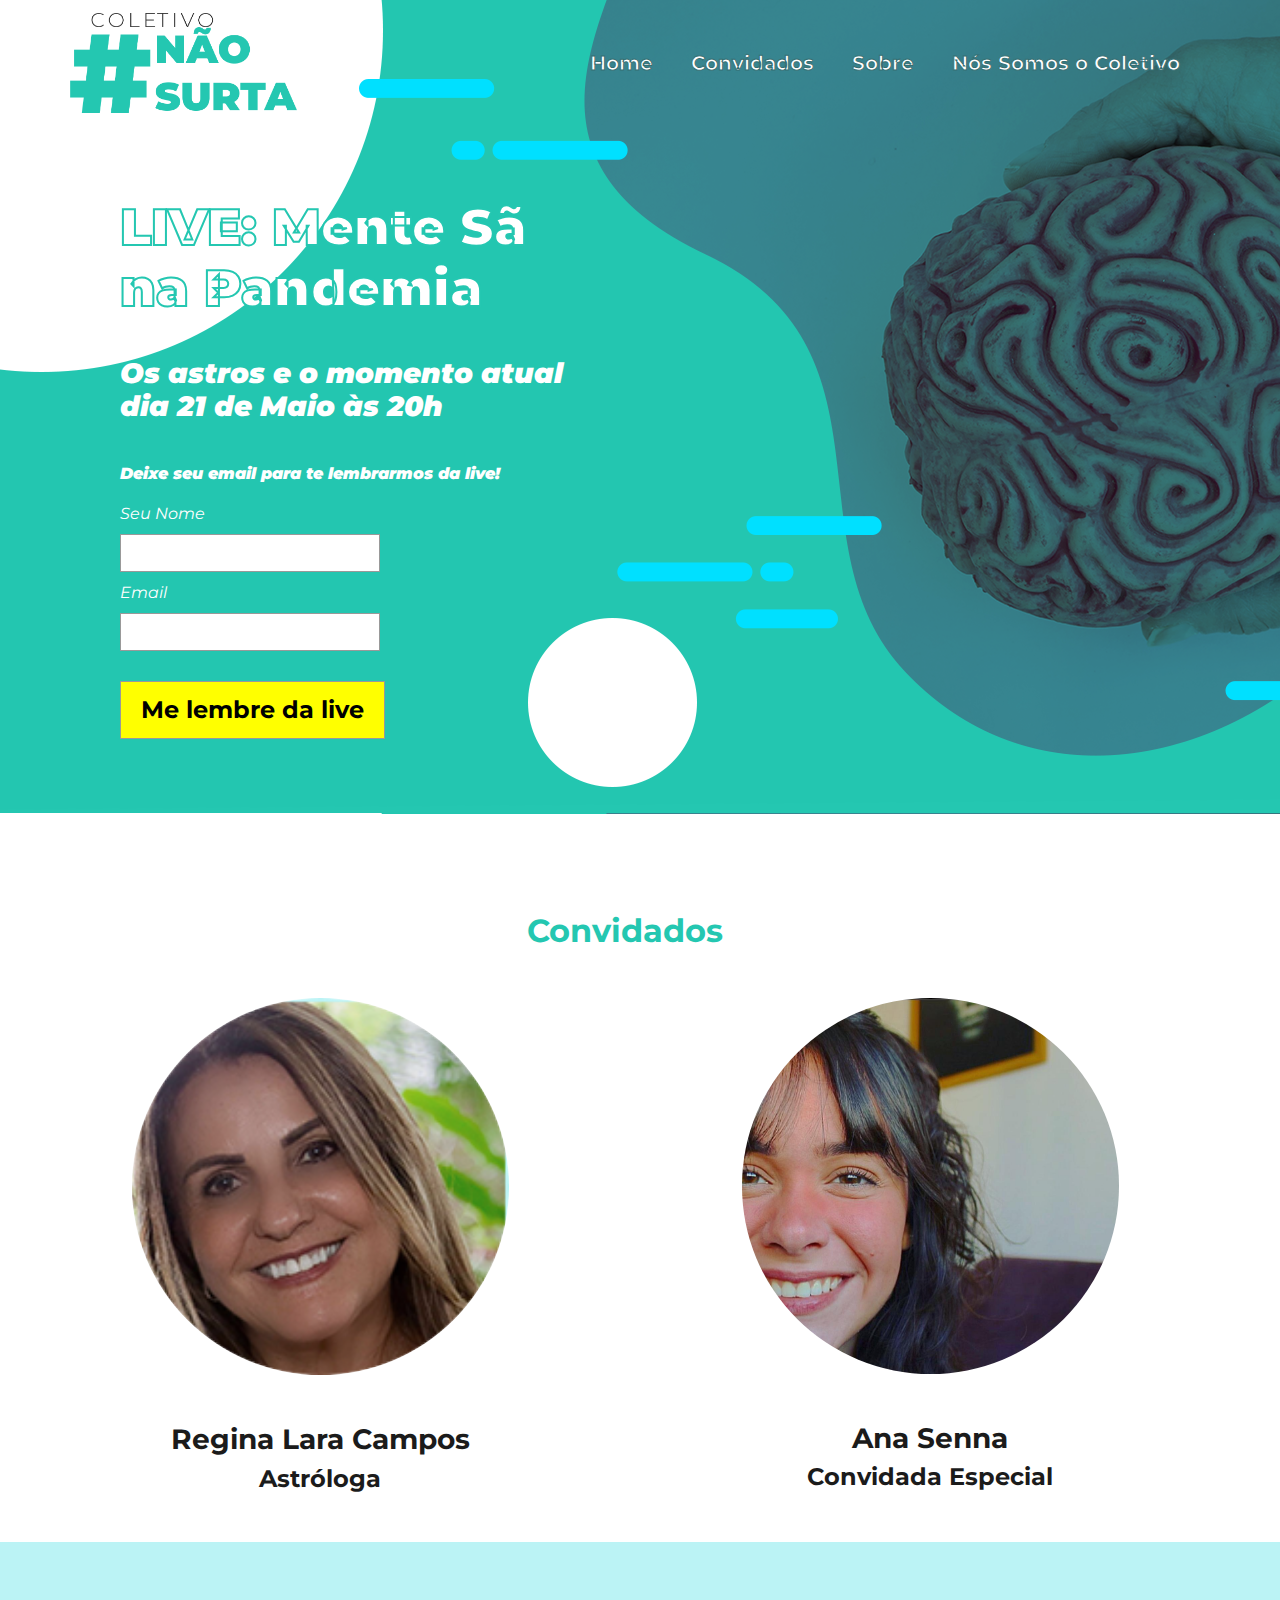
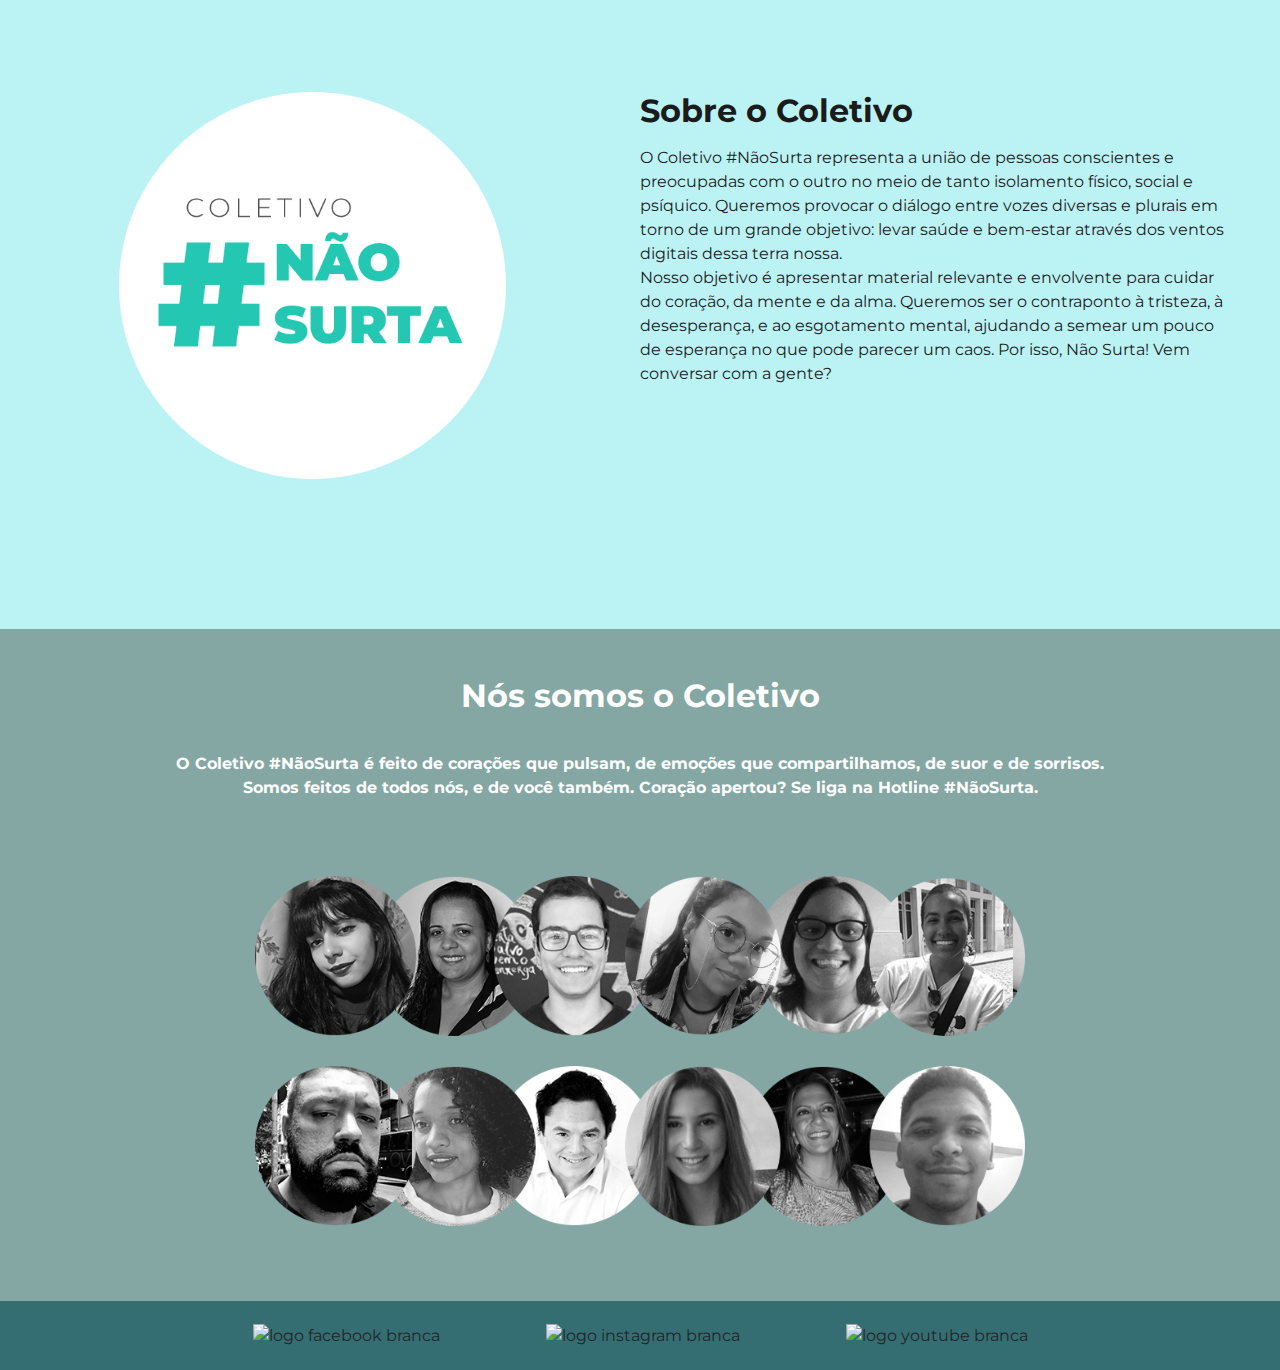
==== commit 1bca3ada: "Merge pull request #35 from yanfroes/branch-kelly-increasing-accessibility#2" ====
--- a/index.html
+++ b/index.html
@@ -107,12 +107,14 @@
               <form action="https://app.us18.list-manage.com/subscribe/post?u=eab93986f1af2694e5eb84e70&amp;id=379f59501d" method="post" id="mc-embedded-subscribe-form" name="mc-embedded-subscribe-form" class="validate" target="_blank" novalidate>
                 <div id="mc_embed_signup_scroll">
                   <p class="section1-description"><b>Deixe seu email para te lembrarmos da live!</b></p>
-                  <input style="margin-left: 50px; width: auto; margin-bottom:9px;" type="text" value="" name="FNAME" class="email form-control" id="mce-FNAME" placeholder="Seu Nome">
-
-                  <input style="margin-left: 50px; width: auto;" type="email" value="" name="EMAIL" class="email form-control" id="mce-EMAIL" placeholder="Email" required>
+                  <label for="mce-FNAME">Seu Nome</label>
+                  <input style="margin-left: 50px; width: 260px; margin-bottom:9px;" type="text" value="" name="FNAME" class="email form-control" id="mce-FNAME">
+                  
+                  <label for="mce-FNAME">Email</label>
+                  <input style="margin-left: 50px; width: 260px;" type="email" value="" name="EMAIL" class="email form-control" id="mce-EMAIL" required>
                   <!-- real people should not fill this in and expect good things - do not remove this or risk form bot signups-->
                   <div style="position: absolute; left: -5000px;" aria-hidden="true"><input type="text" name="b_eab93986f1af2694e5eb84e70_379f59501d" tabindex="-1" value=""></div>
-                  <div class="clear"><input type="submit" value="Me lembre da live!" name="subscribe" id="mc-embedded-subscribe" class="btn btn-primary btn-large section1-cta"></div>
+                  <div class="clear"><input type="submit" value="Me lembre da live" name="subscribe" id="mc-embedded-subscribe" class="btn btn-primary btn-large section1-cta"></div>
                 </div>
               </form>
             </div>
--- a/styles/style.css
+++ b/styles/style.css
@@ -73,7 +73,7 @@
   font-weight: bold;
     color: #fff;
     font-size: 3.2rem;
-    padding: 100px 20px 0px 50px;
+    padding: 70px 20px 0px 50px;
     -webkit-text-stroke: 2px #24c7b1;
 }
 
@@ -93,7 +93,7 @@
 }
 
 .section1-cta {
-    margin: 30px 50px 100px 50px;
+    margin: 30px 50px 75px 50px;
     background-color: #00E0FF;
     border-color: #00E0FF;
     font-size: 1.5rem;
@@ -366,3 +366,29 @@
     color: white;
     cursor: pointer;
 }
+
+/* ----------------------------------- ACESSIBILIDADE ------------------------------------------- */
+#mc_embed_signup input {
+    border-radius: 0;
+    color: black;
+    font-weight: bold;
+    background-color: yellow;
+    border: 1px solid #999;
+    -webkit-appearance: none;
+}
+
+#mc_embed_signup input:hover, #mc_embed_signup input:focus {
+    background-color: rgb(163, 163, 0);
+}
+
+#mc_embed_signup input.email {
+    background-color: white;
+}
+
+#mc_embed_signup label {
+    color: white;
+    font-style: italic;
+    margin-left: 50px;
+    font-weight: normal;
+    padding-bottom: 0;    
+}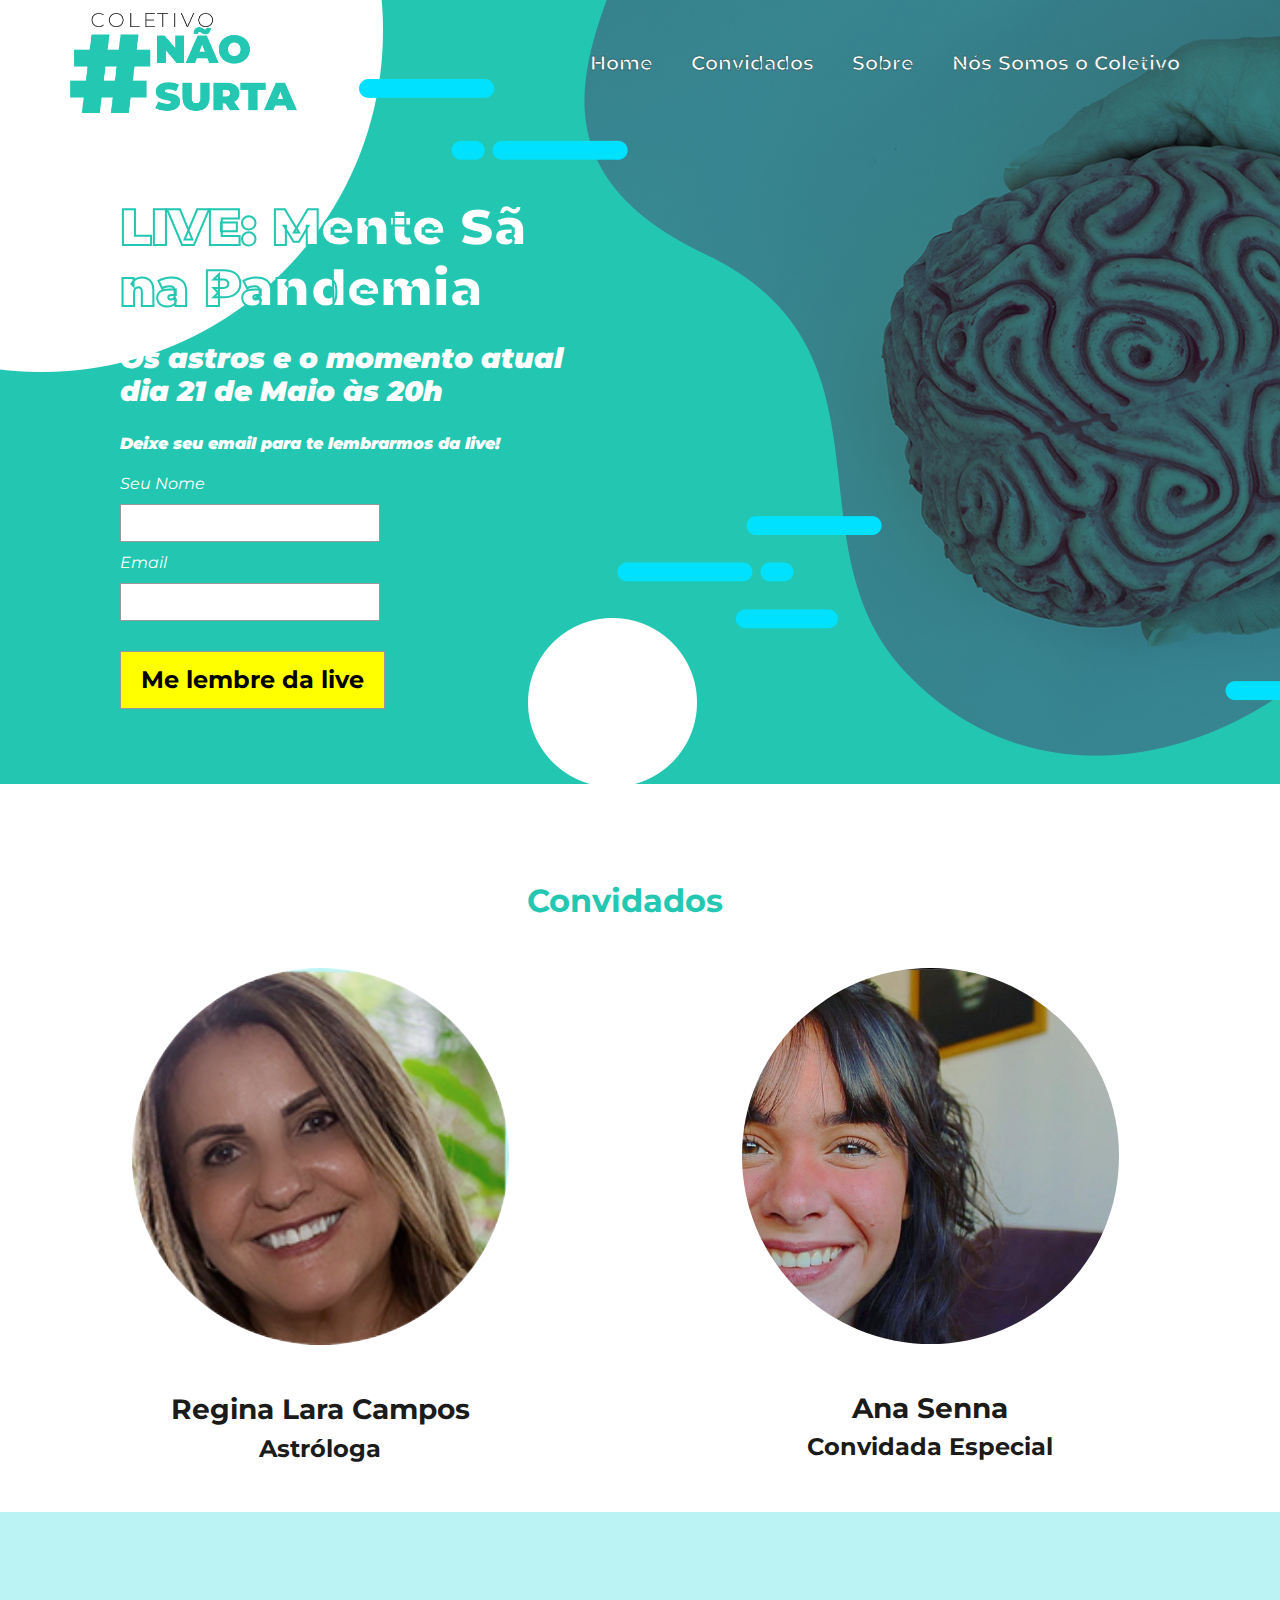
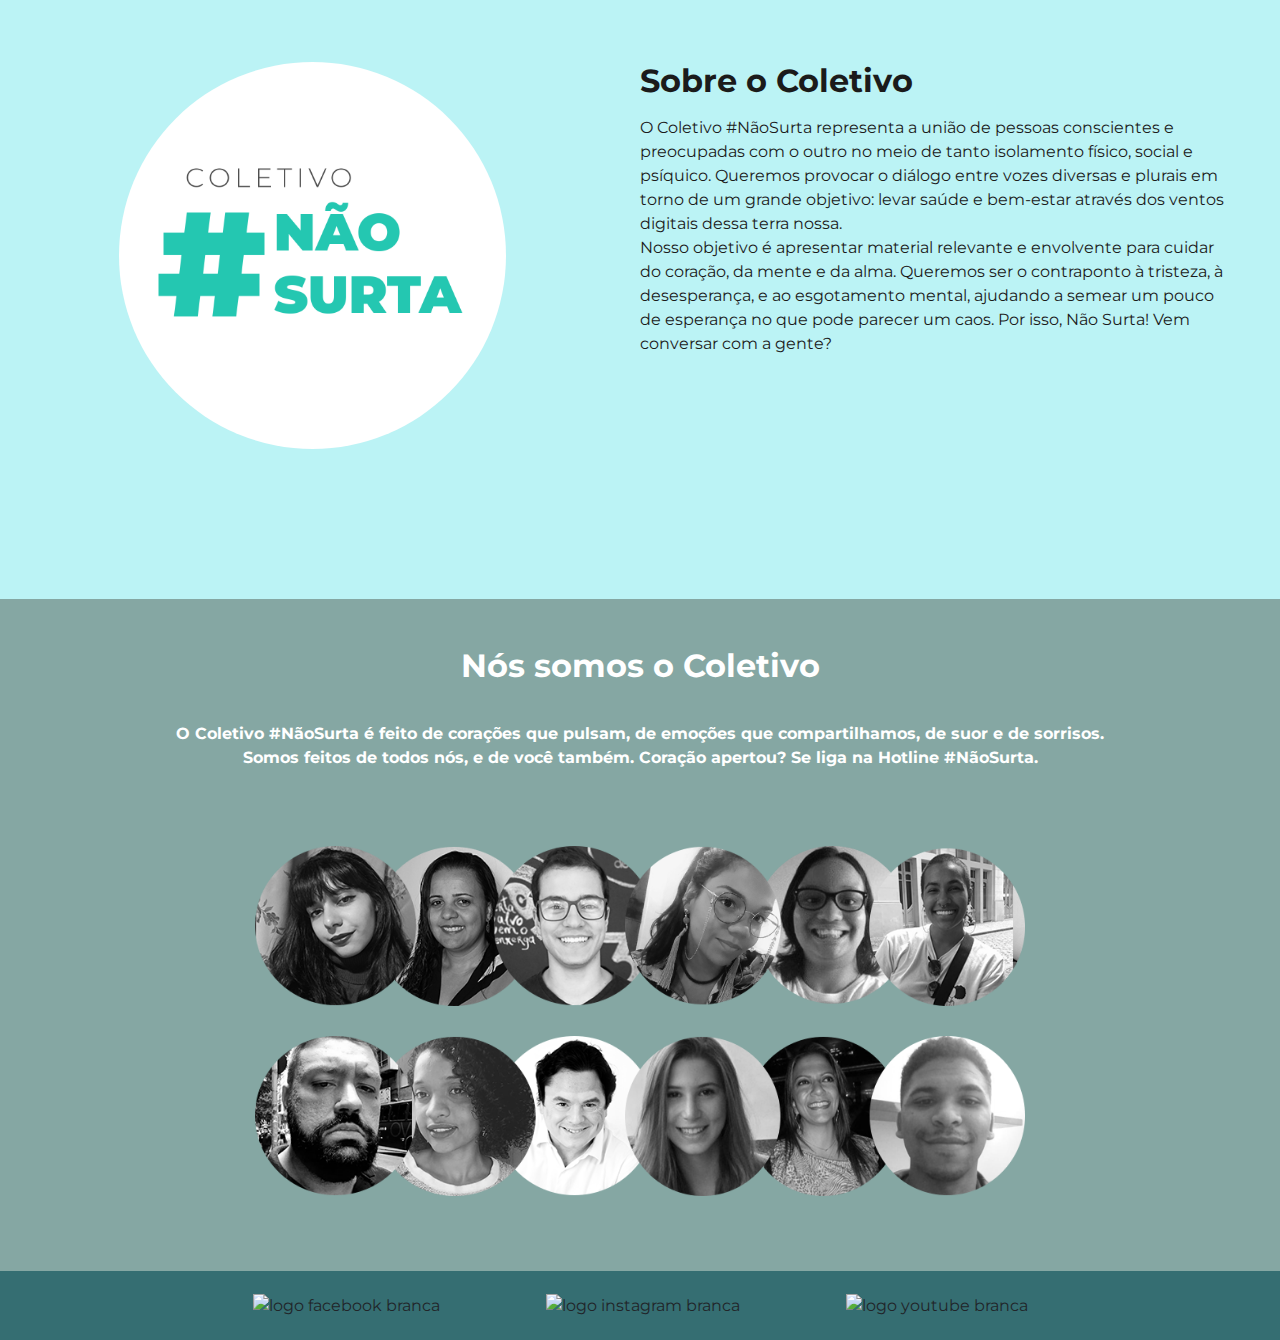
==== commit 87480638: "Increasing web.dev values" ====
--- a/index.html
+++ b/index.html
@@ -28,10 +28,7 @@
   <link href="https://stackpath.bootstrapcdn.com/font-awesome/4.7.0/css/font-awesome.min.css" rel="stylesheet" integrity="sha384-wvfXpqpZZVQGK6TAh5PVlGOfQNHSoD2xbE+QkPxCAFlNEevoEH3Sl0sibVcOQVnN" crossorigin="anonymous">
   <link rel="stylesheet" href="https://stackpath.bootstrapcdn.com/bootstrap/4.3.1/css/bootstrap.min.css" integrity="sha384-ggOyR0iXCbMQv3Xipma34MD+dH/1fQ784/j6cY/iJTQUOhcWr7x9JvoRxT2MZw1T" crossorigin="anonymous">
 
-  <!-- testing some fonts here -->
-  <link href="https://fonts.googleapis.com/css2?family=Knewave&display=swap" rel="stylesheet">
-  <link href="https://fonts.googleapis.com/css?family=Teko&display=swap" rel="stylesheet">
-  <link href="https://fonts.googleapis.com/css?family=Rancho&display=swap" rel="stylesheet">
+  <!-- testing some fonts here -->  
   <link href="styles/style.css" rel="stylesheet">
 </head>
 
@@ -107,10 +104,10 @@
               <form action="https://app.us18.list-manage.com/subscribe/post?u=eab93986f1af2694e5eb84e70&amp;id=379f59501d" method="post" id="mc-embedded-subscribe-form" name="mc-embedded-subscribe-form" class="validate" target="_blank" novalidate>
                 <div id="mc_embed_signup_scroll">
                   <p class="section1-description"><b>Deixe seu email para te lembrarmos da live!</b></p>
-                  <label for="mce-FNAME">Seu Nome</label>
+                  <label style="font-weight: 400; padding-bottom: 0px;" for="mce-FNAME">Seu Nome</label>
                   <input style="margin-left: 50px; width: 260px; margin-bottom:9px;" type="text" value="" name="FNAME" class="email form-control" id="mce-FNAME">
                   
-                  <label for="mce-FNAME">Email</label>
+                  <label style="font-weight: 400; padding-bottom: 0px;" for="mce-EMAIL">Email</label>
                   <input style="margin-left: 50px; width: 260px;" type="email" value="" name="EMAIL" class="email form-control" id="mce-EMAIL" required>
                   <!-- real people should not fill this in and expect good things - do not remove this or risk form bot signups-->
                   <div style="position: absolute; left: -5000px;" aria-hidden="true"><input type="text" name="b_eab93986f1af2694e5eb84e70_379f59501d" tabindex="-1" value=""></div>
--- a/styles/style.css
+++ b/styles/style.css
@@ -87,7 +87,7 @@
 .section1-description {
     color: #fff;
     font-style: italic;
-    padding: 30px 50px 0px 50px;
+    padding: 15px 50px 0px 50px;
     font-family: 'Montserrat', sans-serif;
     font-weight: bold;
 }
@@ -389,6 +389,6 @@
     color: white;
     font-style: italic;
     margin-left: 50px;
-    font-weight: normal;
-    padding-bottom: 0;    
+    font-weight: 400;
+    padding-bottom: 0px;    
 }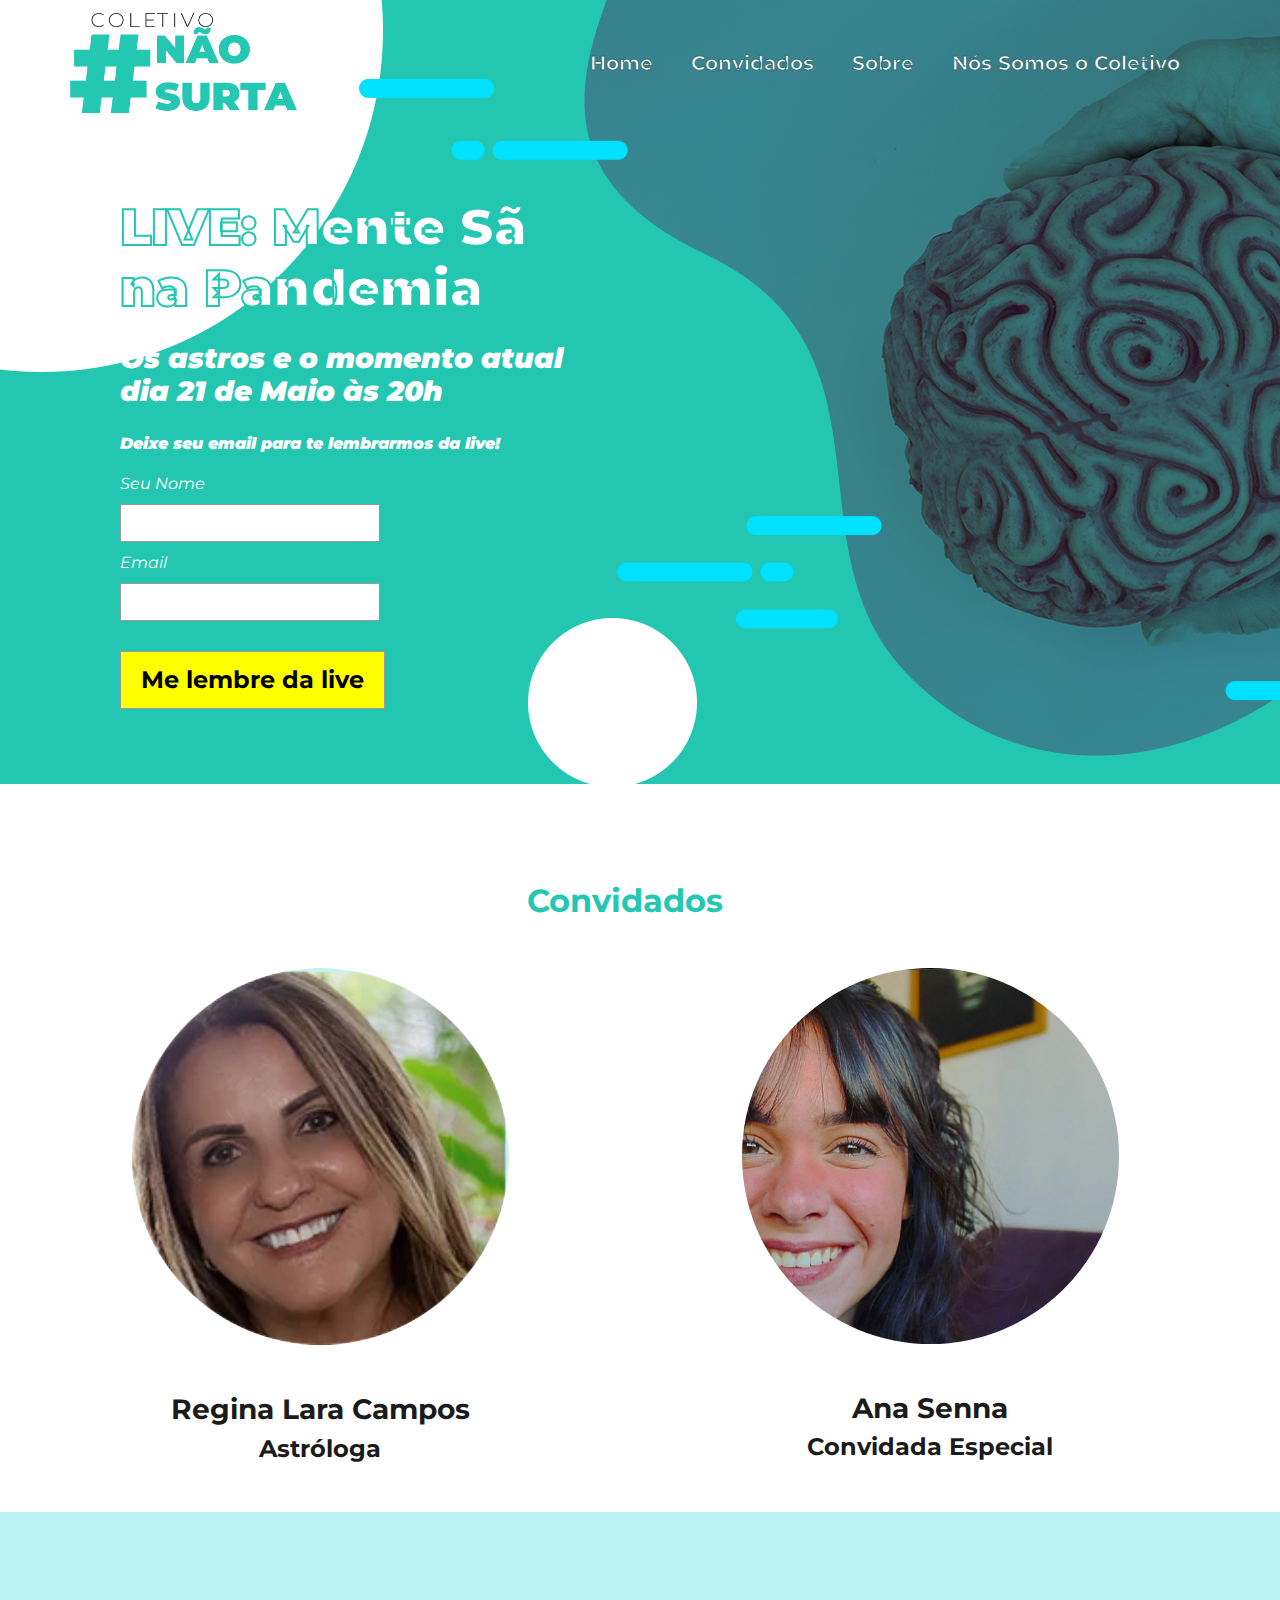
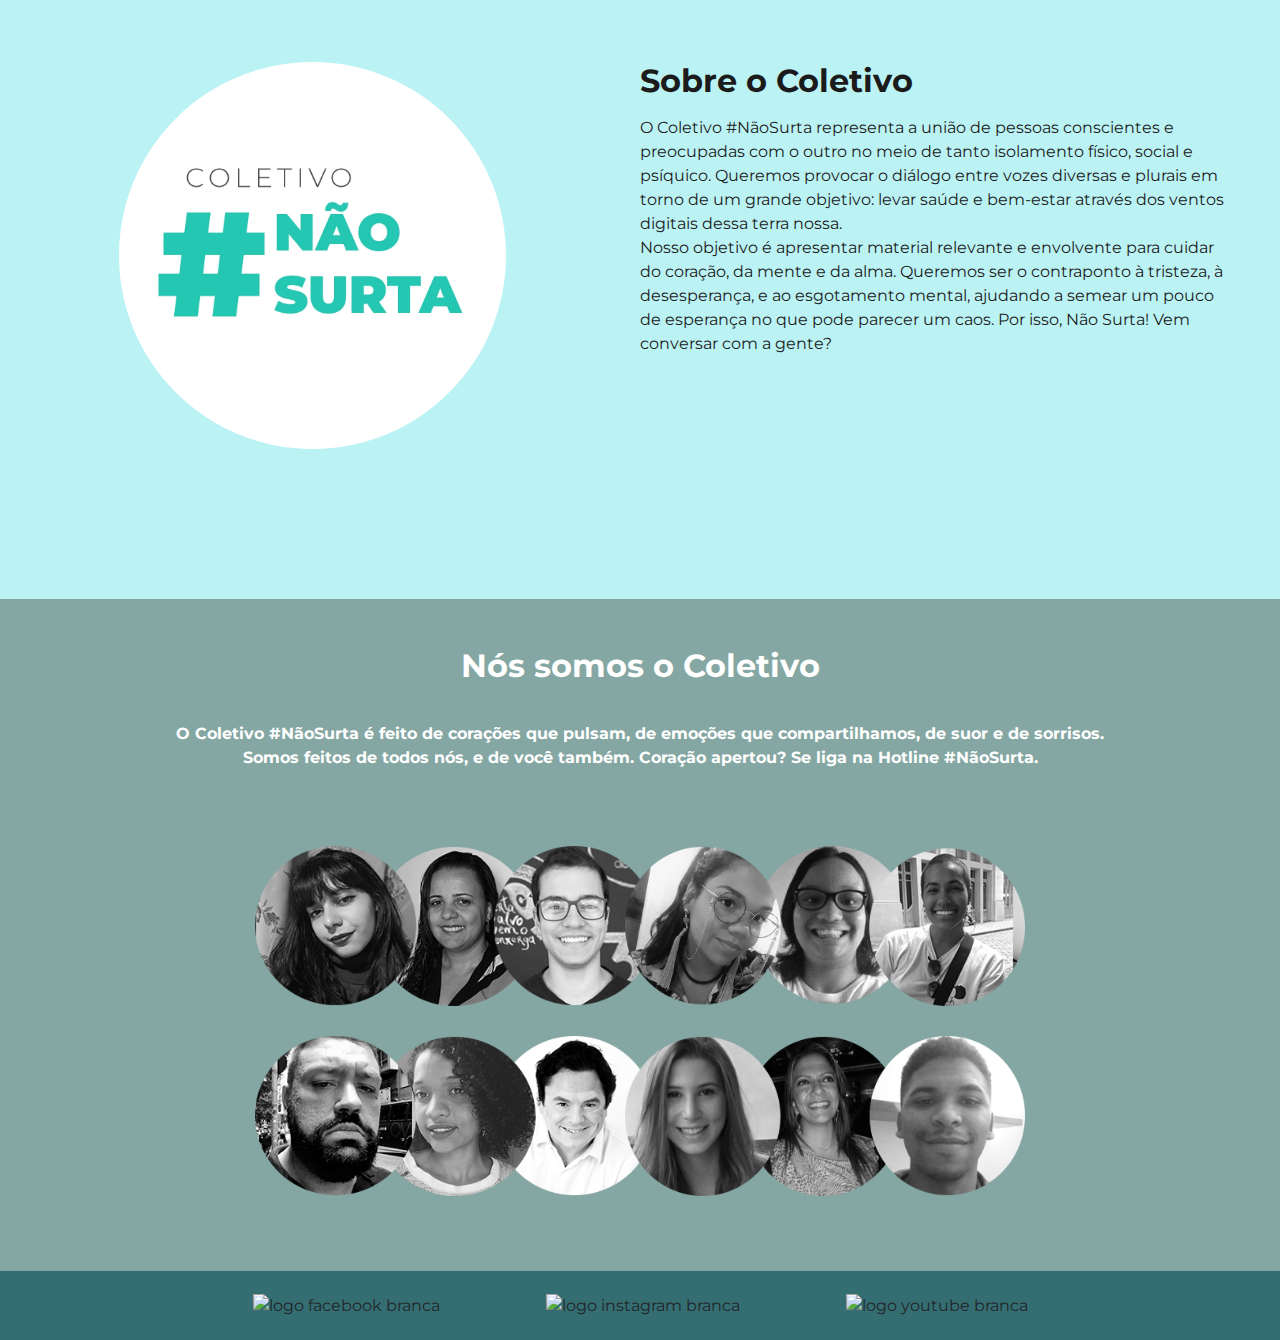
==== commit d7f2ee27: "Changing from png to webp in some images" ====
--- a/index.html
+++ b/index.html
@@ -131,14 +131,14 @@
           <div class="row col-xs-12 col-sm-12 col-md-12 col-lg-12 col-xl-12">
             <h2 class="h2-convidados mt-5 mb-5 column col-xs-12 col-sm-12 col-md-12 col-lg-12 col-xl-12">Convidados</h2>
             <div class="column col-xs-12 col-sm-12 col-md-6 col-lg-6 col-xl-6">
-              <img class="foto-convidado" alt="Regina Lara Campos - Astróloga" src="./assets/photos/regina-astrologa.png">
+              <img class="foto-convidado" alt="Regina Lara Campos - Astróloga" src="./assets/photos/regina-astrologa.webp">
               <h3 class="h3-convidado mt-5">
                 Regina Lara Campos
               </h3>
               <h4 class="h4-profissao mb-5">Astróloga</h4>
             </div>
             <div class="column col-xs-12 col-sm-12 col-md-6 col-lg-6 col-xl-6">
-              <img class="foto-convidado" alt="Ana Senna - Convidada Especial" src="./assets/photos/ana-convidada.jpeg">
+              <img class="foto-convidado" alt="Ana Senna - Convidada Especial" src="./assets/photos/ana-convidada.webp">
               <h3 class="h3-convidado mt-5">
                 Ana Senna
               </h3>
@@ -153,7 +153,7 @@
         <div class="section3-image">
           <div id="aboutUs" class="row col-xs-12 col-sm-12 col-md-12 col-lg-12 col-xl-12">
             <div class="column col-xs-12 col-sm-12 col-md-6 col-lg-6 col-xl-6">
-              <img class="icon-naosurta" src="./assets/desktop/Coletivo_socialmedia_avatar-.png" alt="Icone do #NãoSurta">
+              <img class="icon-naosurta" src="./assets/desktop/Coletivo_socialmedia_avatar-.webp" alt="Icone do #NãoSurta">
             </div>
             <div class="column col-xs-12 col-sm-12 col-md-6 col-lg-6 col-xl-6 texto-sobre">
               <h2 class="h2-sobre mb-3">
@@ -228,10 +228,9 @@
 
     </div>
   </div>
-  <script src="https://code.jquery.com/jquery-3.2.1.slim.min.js" integrity="sha384-KJ3o2DKtIkvYIK3UENzmM7KCkRr/rE9/Qpg6aAZGJwFDMVNA/GpGFF93hXpG5KkN" crossorigin="anonymous"></script>
-  <script src="https://cdnjs.cloudflare.com/ajax/libs/popper.js/1.12.9/umd/popper.min.js" integrity="sha384-ApNbgh9B+Y1QKtv3Rn7W3mgPxhU9K/ScQsAP7hUibX39j7fakFPskvXusvfa0b4Q" crossorigin="anonymous"></script>
-  <script src="https://maxcdn.bootstrapcdn.com/bootstrap/4.0.0/js/bootstrap.min.js" integrity="sha384-JZR6Spejh4U02d8jOt6vLEHfe/JQGiRRSQQxSfFWpi1MquVdAyjUar5+76PVCmYl" crossorigin="anonymous"></script>
-
+  <script src="https://code.jquery.com/jquery-3.3.1.slim.min.js" integrity="sha384-q8i/X+965DzO0rT7abK41JStQIAqVgRVzpbzo5smXKp4YfRvH+8abtTE1Pi6jizo" crossorigin="anonymous"></script>
+  <script src="https://cdnjs.cloudflare.com/ajax/libs/popper.js/1.14.3/umd/popper.min.js" integrity="sha384-ZMP7rVo3mIykV+2+9J3UJ46jBk0WLaUAdn689aCwoqbBJiSnjAK/l8WvCWPIPm49" crossorigin="anonymous"></script>
+  <script src="https://stackpath.bootstrapcdn.com/bootstrap/4.1.3/js/bootstrap.min.js" integrity="sha384-ChfqqxuZUCnJSK3+MXmPNIyE6ZbWh2IMqE241rYiqJxyMiZ6OW/JmZQ5stwEULTy" crossorigin="anonymous"></script>
   <!-- scripts para a janela pop-up funcionar -->
   <script src="./scripts/exitpopup.js"></script>
 
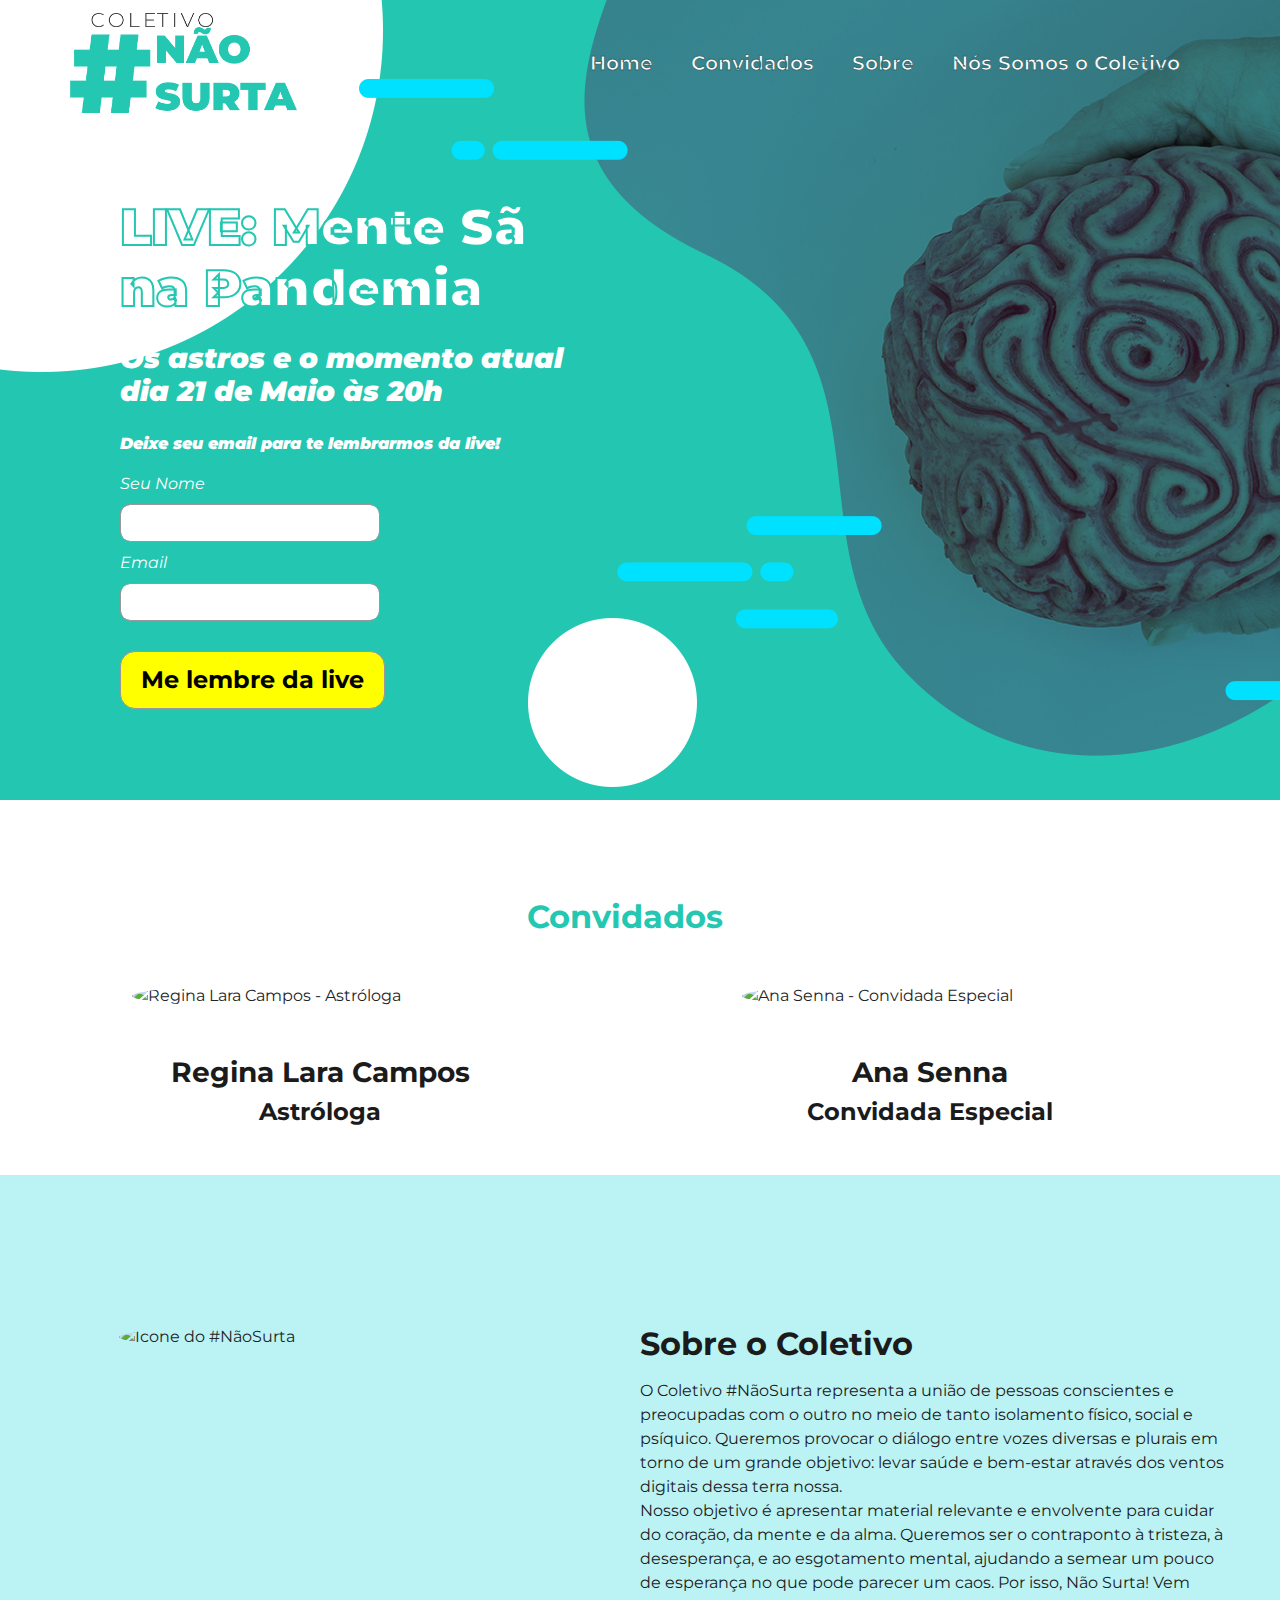
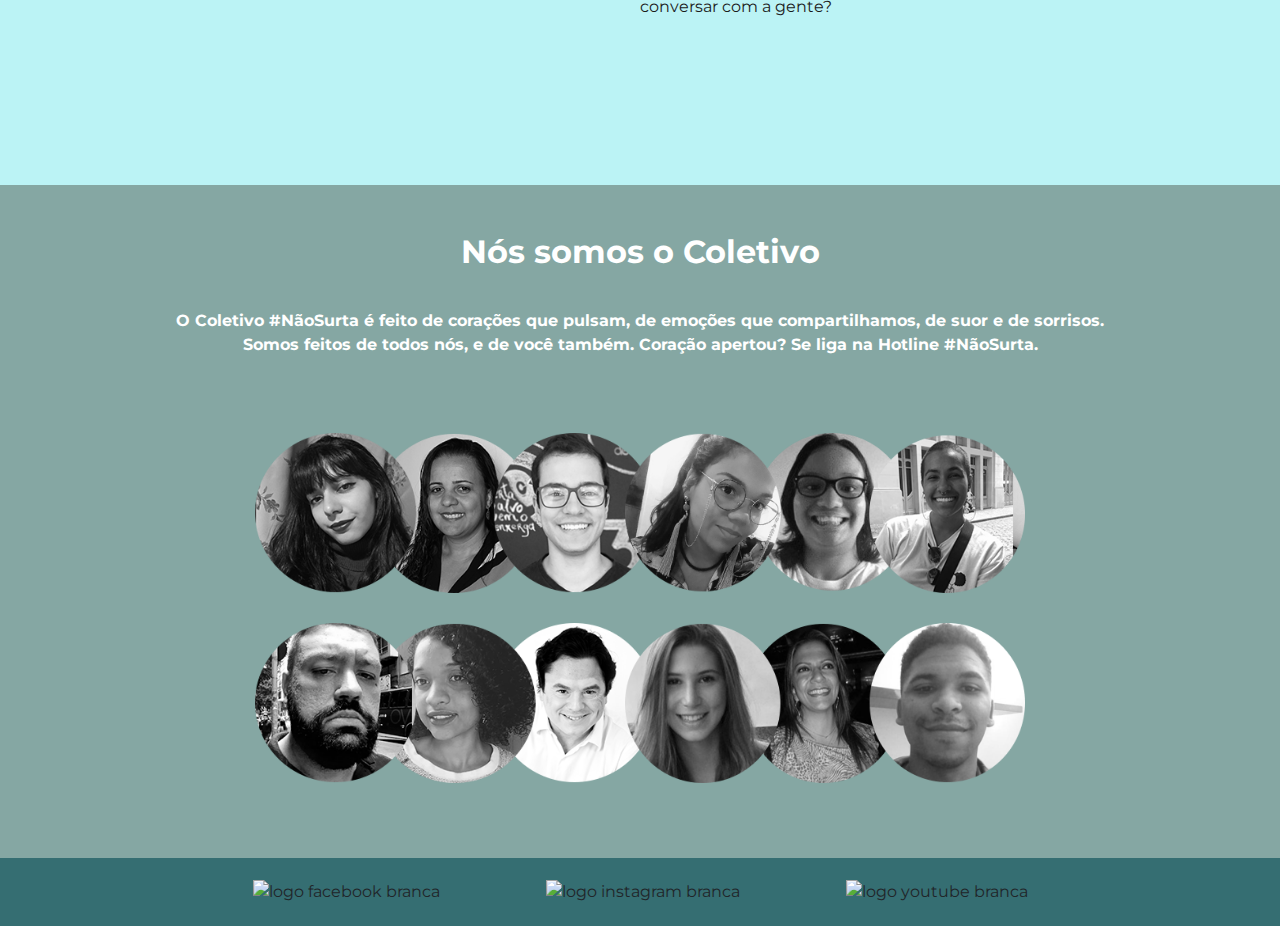
==== commit 82832d46: "Adding 'small details' to the input" ====
--- a/index.html
+++ b/index.html
@@ -28,7 +28,10 @@
   <link href="https://stackpath.bootstrapcdn.com/font-awesome/4.7.0/css/font-awesome.min.css" rel="stylesheet" integrity="sha384-wvfXpqpZZVQGK6TAh5PVlGOfQNHSoD2xbE+QkPxCAFlNEevoEH3Sl0sibVcOQVnN" crossorigin="anonymous">
   <link rel="stylesheet" href="https://stackpath.bootstrapcdn.com/bootstrap/4.3.1/css/bootstrap.min.css" integrity="sha384-ggOyR0iXCbMQv3Xipma34MD+dH/1fQ784/j6cY/iJTQUOhcWr7x9JvoRxT2MZw1T" crossorigin="anonymous">
 
-  <!-- testing some fonts here -->  
+  <!-- testing some fonts here -->
+  <link href="https://fonts.googleapis.com/css2?family=Knewave&display=swap" rel="stylesheet">
+  <link href="https://fonts.googleapis.com/css?family=Teko&display=swap" rel="stylesheet">
+  <link href="https://fonts.googleapis.com/css?family=Rancho&display=swap" rel="stylesheet">
   <link href="styles/style.css" rel="stylesheet">
 </head>
 
@@ -102,16 +105,16 @@
             </style>
             <div id="mc_embed_signup">
               <form action="https://app.us18.list-manage.com/subscribe/post?u=eab93986f1af2694e5eb84e70&amp;id=379f59501d" method="post" id="mc-embedded-subscribe-form" name="mc-embedded-subscribe-form" class="validate" target="_blank" novalidate>
-                <div id="mc_embed_signup_scroll">
+                <div id="mc_embed_signup_scroll" class="form-group">
                   <p class="section1-description"><b>Deixe seu email para te lembrarmos da live!</b></p>
                   <label style="font-weight: 400; padding-bottom: 0px;" for="mce-FNAME">Seu Nome</label>
-                  <input style="margin-left: 50px; width: 260px; margin-bottom:9px;" type="text" value="" name="FNAME" class="email form-control" id="mce-FNAME">
+                  <input  style="margin-left: 50px; width: 260px; margin-bottom:9px; border-radius: 10px;" type="text" value="" name="FNAME" class="email form-control" id="mce-FNAME">
                   
-                  <label style="font-weight: 400; padding-bottom: 0px;" for="mce-EMAIL">Email</label>
-                  <input style="margin-left: 50px; width: 260px;" type="email" value="" name="EMAIL" class="email form-control" id="mce-EMAIL" required>
+                  <label style="font-weight: 400; padding-bottom: 0px;" for="mce-FNAME">Email</label>
+                  <input style="margin-left: 50px; width: 260px; border-radius: 10px" type="email" value="" name="EMAIL" class="email form-control" id="mce-EMAIL" required>
                   <!-- real people should not fill this in and expect good things - do not remove this or risk form bot signups-->
                   <div style="position: absolute; left: -5000px;" aria-hidden="true"><input type="text" name="b_eab93986f1af2694e5eb84e70_379f59501d" tabindex="-1" value=""></div>
-                  <div class="clear"><input type="submit" value="Me lembre da live" name="subscribe" id="mc-embedded-subscribe" class="btn btn-primary btn-large section1-cta"></div>
+                  <div class="clear"><input type="submit" value="Me lembre da live" name="subscribe" id="mc-embedded-subscribe" class="btn btn-primary btn-large section1-cta" style="border-radius: 15px;"></div>
                 </div>
               </form>
             </div>
@@ -131,14 +134,14 @@
           <div class="row col-xs-12 col-sm-12 col-md-12 col-lg-12 col-xl-12">
             <h2 class="h2-convidados mt-5 mb-5 column col-xs-12 col-sm-12 col-md-12 col-lg-12 col-xl-12">Convidados</h2>
             <div class="column col-xs-12 col-sm-12 col-md-6 col-lg-6 col-xl-6">
-              <img class="foto-convidado" alt="Regina Lara Campos - Astróloga" src="./assets/photos/regina-astrologa.webp">
+              <img class="foto-convidado" alt="Regina Lara Campos - Astróloga" src="./assets/photos/regina-astrologa.png">
               <h3 class="h3-convidado mt-5">
                 Regina Lara Campos
               </h3>
               <h4 class="h4-profissao mb-5">Astróloga</h4>
             </div>
             <div class="column col-xs-12 col-sm-12 col-md-6 col-lg-6 col-xl-6">
-              <img class="foto-convidado" alt="Ana Senna - Convidada Especial" src="./assets/photos/ana-convidada.webp">
+              <img class="foto-convidado" alt="Ana Senna - Convidada Especial" src="./assets/photos/ana-convidada.jpeg">
               <h3 class="h3-convidado mt-5">
                 Ana Senna
               </h3>
@@ -153,7 +156,7 @@
         <div class="section3-image">
           <div id="aboutUs" class="row col-xs-12 col-sm-12 col-md-12 col-lg-12 col-xl-12">
             <div class="column col-xs-12 col-sm-12 col-md-6 col-lg-6 col-xl-6">
-              <img class="icon-naosurta" src="./assets/desktop/Coletivo_socialmedia_avatar-.webp" alt="Icone do #NãoSurta">
+              <img class="icon-naosurta" src="./assets/desktop/Coletivo_socialmedia_avatar-.png" alt="Icone do #NãoSurta">
             </div>
             <div class="column col-xs-12 col-sm-12 col-md-6 col-lg-6 col-xl-6 texto-sobre">
               <h2 class="h2-sobre mb-3">
@@ -228,9 +231,10 @@
 
     </div>
   </div>
-  <script src="https://code.jquery.com/jquery-3.3.1.slim.min.js" integrity="sha384-q8i/X+965DzO0rT7abK41JStQIAqVgRVzpbzo5smXKp4YfRvH+8abtTE1Pi6jizo" crossorigin="anonymous"></script>
-  <script src="https://cdnjs.cloudflare.com/ajax/libs/popper.js/1.14.3/umd/popper.min.js" integrity="sha384-ZMP7rVo3mIykV+2+9J3UJ46jBk0WLaUAdn689aCwoqbBJiSnjAK/l8WvCWPIPm49" crossorigin="anonymous"></script>
-  <script src="https://stackpath.bootstrapcdn.com/bootstrap/4.1.3/js/bootstrap.min.js" integrity="sha384-ChfqqxuZUCnJSK3+MXmPNIyE6ZbWh2IMqE241rYiqJxyMiZ6OW/JmZQ5stwEULTy" crossorigin="anonymous"></script>
+  <script src="https://code.jquery.com/jquery-3.2.1.slim.min.js" integrity="sha384-KJ3o2DKtIkvYIK3UENzmM7KCkRr/rE9/Qpg6aAZGJwFDMVNA/GpGFF93hXpG5KkN" crossorigin="anonymous"></script>
+  <script src="https://cdnjs.cloudflare.com/ajax/libs/popper.js/1.12.9/umd/popper.min.js" integrity="sha384-ApNbgh9B+Y1QKtv3Rn7W3mgPxhU9K/ScQsAP7hUibX39j7fakFPskvXusvfa0b4Q" crossorigin="anonymous"></script>
+  <script src="https://maxcdn.bootstrapcdn.com/bootstrap/4.0.0/js/bootstrap.min.js" integrity="sha384-JZR6Spejh4U02d8jOt6vLEHfe/JQGiRRSQQxSfFWpi1MquVdAyjUar5+76PVCmYl" crossorigin="anonymous"></script>
+
   <!-- scripts para a janela pop-up funcionar -->
   <script src="./scripts/exitpopup.js"></script>
 
--- a/styles/style.css
+++ b/styles/style.css
@@ -344,6 +344,7 @@
     width: 500px;
     text-align: center;
     position: relative;
+    top: 90px;
 }
 
 .popup__title {
@@ -388,7 +389,5 @@
 #mc_embed_signup label {
     color: white;
     font-style: italic;
-    margin-left: 50px;
-    font-weight: 400;
-    padding-bottom: 0px;    
+    margin-left: 50px;       
 }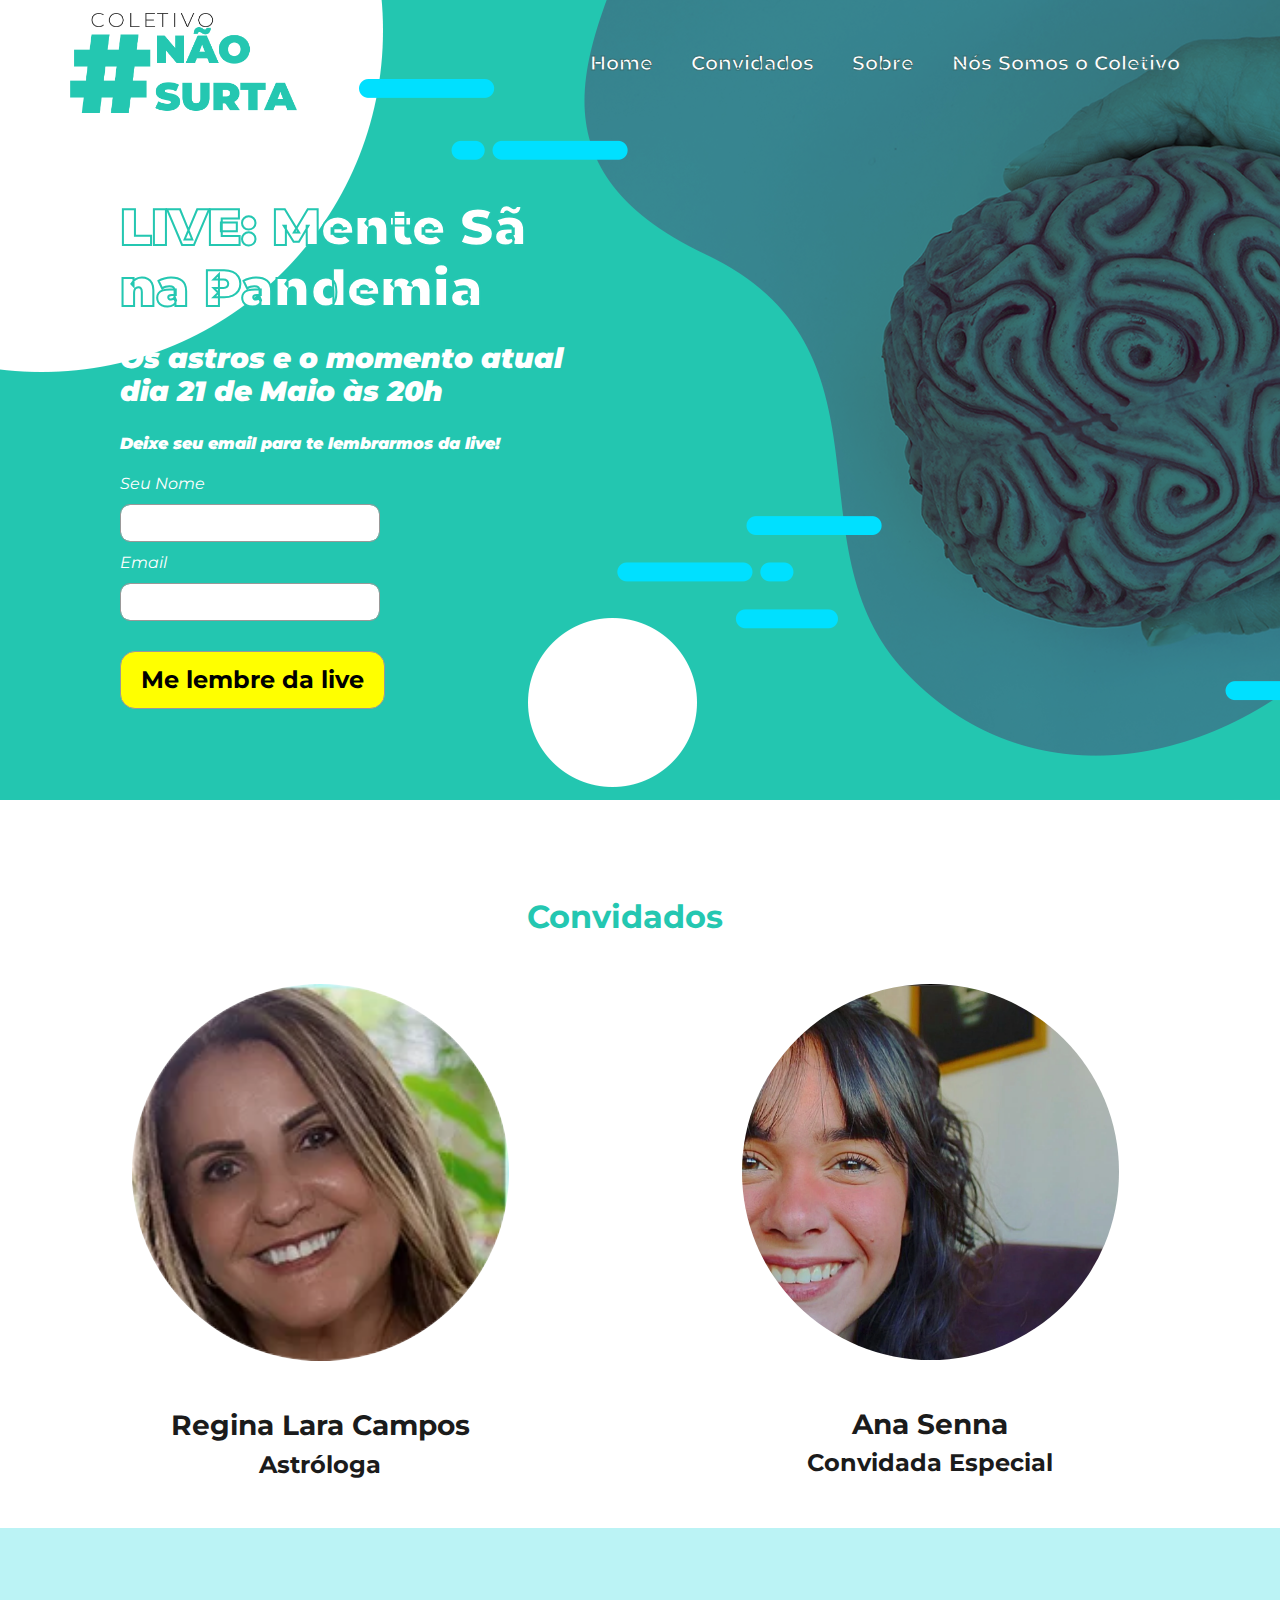
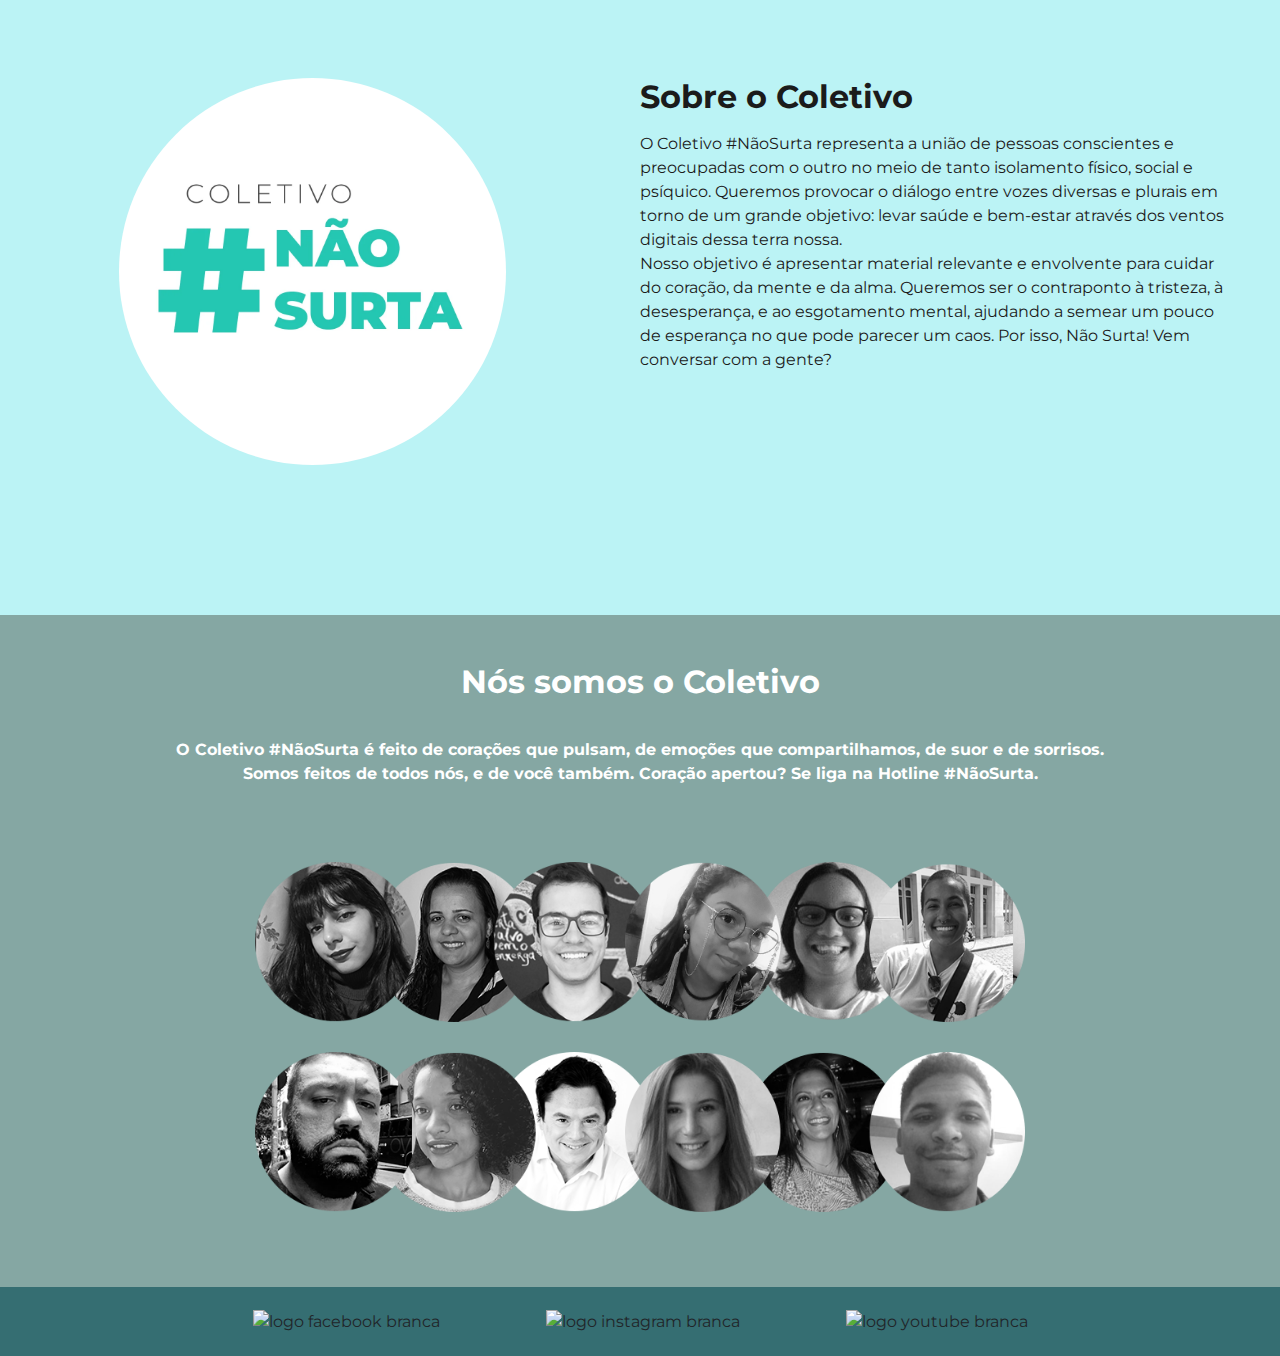
==== commit 50ced8e5: "Merge branch 'master' into branch-ana-8" ====
--- a/index.html
+++ b/index.html
@@ -28,10 +28,7 @@
   <link href="https://stackpath.bootstrapcdn.com/font-awesome/4.7.0/css/font-awesome.min.css" rel="stylesheet" integrity="sha384-wvfXpqpZZVQGK6TAh5PVlGOfQNHSoD2xbE+QkPxCAFlNEevoEH3Sl0sibVcOQVnN" crossorigin="anonymous">
   <link rel="stylesheet" href="https://stackpath.bootstrapcdn.com/bootstrap/4.3.1/css/bootstrap.min.css" integrity="sha384-ggOyR0iXCbMQv3Xipma34MD+dH/1fQ784/j6cY/iJTQUOhcWr7x9JvoRxT2MZw1T" crossorigin="anonymous">
 
-  <!-- testing some fonts here -->
-  <link href="https://fonts.googleapis.com/css2?family=Knewave&display=swap" rel="stylesheet">
-  <link href="https://fonts.googleapis.com/css?family=Teko&display=swap" rel="stylesheet">
-  <link href="https://fonts.googleapis.com/css?family=Rancho&display=swap" rel="stylesheet">
+  <!-- testing some fonts here -->  
   <link href="styles/style.css" rel="stylesheet">
 </head>
 
@@ -110,8 +107,9 @@
                   <label style="font-weight: 400; padding-bottom: 0px;" for="mce-FNAME">Seu Nome</label>
                   <input  style="margin-left: 50px; width: 260px; margin-bottom:9px; border-radius: 10px;" type="text" value="" name="FNAME" class="email form-control" id="mce-FNAME">
                   
-                  <label style="font-weight: 400; padding-bottom: 0px;" for="mce-FNAME">Email</label>
-                  <input style="margin-left: 50px; width: 260px; border-radius: 10px" type="email" value="" name="EMAIL" class="email form-control" id="mce-EMAIL" required>
+                  <label style="font-weight: 400; padding-bottom: 0px;" for="mce-EMAIL">Email</label>
+                  <input style="margin-left: 50px; width: 260px; border-radius: 10px;" type="email" value="" name="EMAIL" class="email form-control" id="mce-EMAIL" required>
+
                   <!-- real people should not fill this in and expect good things - do not remove this or risk form bot signups-->
                   <div style="position: absolute; left: -5000px;" aria-hidden="true"><input type="text" name="b_eab93986f1af2694e5eb84e70_379f59501d" tabindex="-1" value=""></div>
                   <div class="clear"><input type="submit" value="Me lembre da live" name="subscribe" id="mc-embedded-subscribe" class="btn btn-primary btn-large section1-cta" style="border-radius: 15px;"></div>
@@ -134,14 +132,14 @@
           <div class="row col-xs-12 col-sm-12 col-md-12 col-lg-12 col-xl-12">
             <h2 class="h2-convidados mt-5 mb-5 column col-xs-12 col-sm-12 col-md-12 col-lg-12 col-xl-12">Convidados</h2>
             <div class="column col-xs-12 col-sm-12 col-md-6 col-lg-6 col-xl-6">
-              <img class="foto-convidado" alt="Regina Lara Campos - Astróloga" src="./assets/photos/regina-astrologa.png">
+              <img class="foto-convidado" alt="Regina Lara Campos - Astróloga" src="./assets/photos/regina-astrologa.webp">
               <h3 class="h3-convidado mt-5">
                 Regina Lara Campos
               </h3>
               <h4 class="h4-profissao mb-5">Astróloga</h4>
             </div>
             <div class="column col-xs-12 col-sm-12 col-md-6 col-lg-6 col-xl-6">
-              <img class="foto-convidado" alt="Ana Senna - Convidada Especial" src="./assets/photos/ana-convidada.jpeg">
+              <img class="foto-convidado" alt="Ana Senna - Convidada Especial" src="./assets/photos/ana-convidada.webp">
               <h3 class="h3-convidado mt-5">
                 Ana Senna
               </h3>
@@ -156,7 +154,7 @@
         <div class="section3-image">
           <div id="aboutUs" class="row col-xs-12 col-sm-12 col-md-12 col-lg-12 col-xl-12">
             <div class="column col-xs-12 col-sm-12 col-md-6 col-lg-6 col-xl-6">
-              <img class="icon-naosurta" src="./assets/desktop/Coletivo_socialmedia_avatar-.png" alt="Icone do #NãoSurta">
+              <img class="icon-naosurta" src="./assets/desktop/Coletivo_socialmedia_avatar-.webp" alt="Icone do #NãoSurta">
             </div>
             <div class="column col-xs-12 col-sm-12 col-md-6 col-lg-6 col-xl-6 texto-sobre">
               <h2 class="h2-sobre mb-3">
@@ -231,10 +229,9 @@
 
     </div>
   </div>
-  <script src="https://code.jquery.com/jquery-3.2.1.slim.min.js" integrity="sha384-KJ3o2DKtIkvYIK3UENzmM7KCkRr/rE9/Qpg6aAZGJwFDMVNA/GpGFF93hXpG5KkN" crossorigin="anonymous"></script>
-  <script src="https://cdnjs.cloudflare.com/ajax/libs/popper.js/1.12.9/umd/popper.min.js" integrity="sha384-ApNbgh9B+Y1QKtv3Rn7W3mgPxhU9K/ScQsAP7hUibX39j7fakFPskvXusvfa0b4Q" crossorigin="anonymous"></script>
-  <script src="https://maxcdn.bootstrapcdn.com/bootstrap/4.0.0/js/bootstrap.min.js" integrity="sha384-JZR6Spejh4U02d8jOt6vLEHfe/JQGiRRSQQxSfFWpi1MquVdAyjUar5+76PVCmYl" crossorigin="anonymous"></script>
-
+  <script src="https://code.jquery.com/jquery-3.3.1.slim.min.js" integrity="sha384-q8i/X+965DzO0rT7abK41JStQIAqVgRVzpbzo5smXKp4YfRvH+8abtTE1Pi6jizo" crossorigin="anonymous"></script>
+  <script src="https://cdnjs.cloudflare.com/ajax/libs/popper.js/1.14.3/umd/popper.min.js" integrity="sha384-ZMP7rVo3mIykV+2+9J3UJ46jBk0WLaUAdn689aCwoqbBJiSnjAK/l8WvCWPIPm49" crossorigin="anonymous"></script>
+  <script src="https://stackpath.bootstrapcdn.com/bootstrap/4.1.3/js/bootstrap.min.js" integrity="sha384-ChfqqxuZUCnJSK3+MXmPNIyE6ZbWh2IMqE241rYiqJxyMiZ6OW/JmZQ5stwEULTy" crossorigin="anonymous"></script>
   <!-- scripts para a janela pop-up funcionar -->
   <script src="./scripts/exitpopup.js"></script>
 
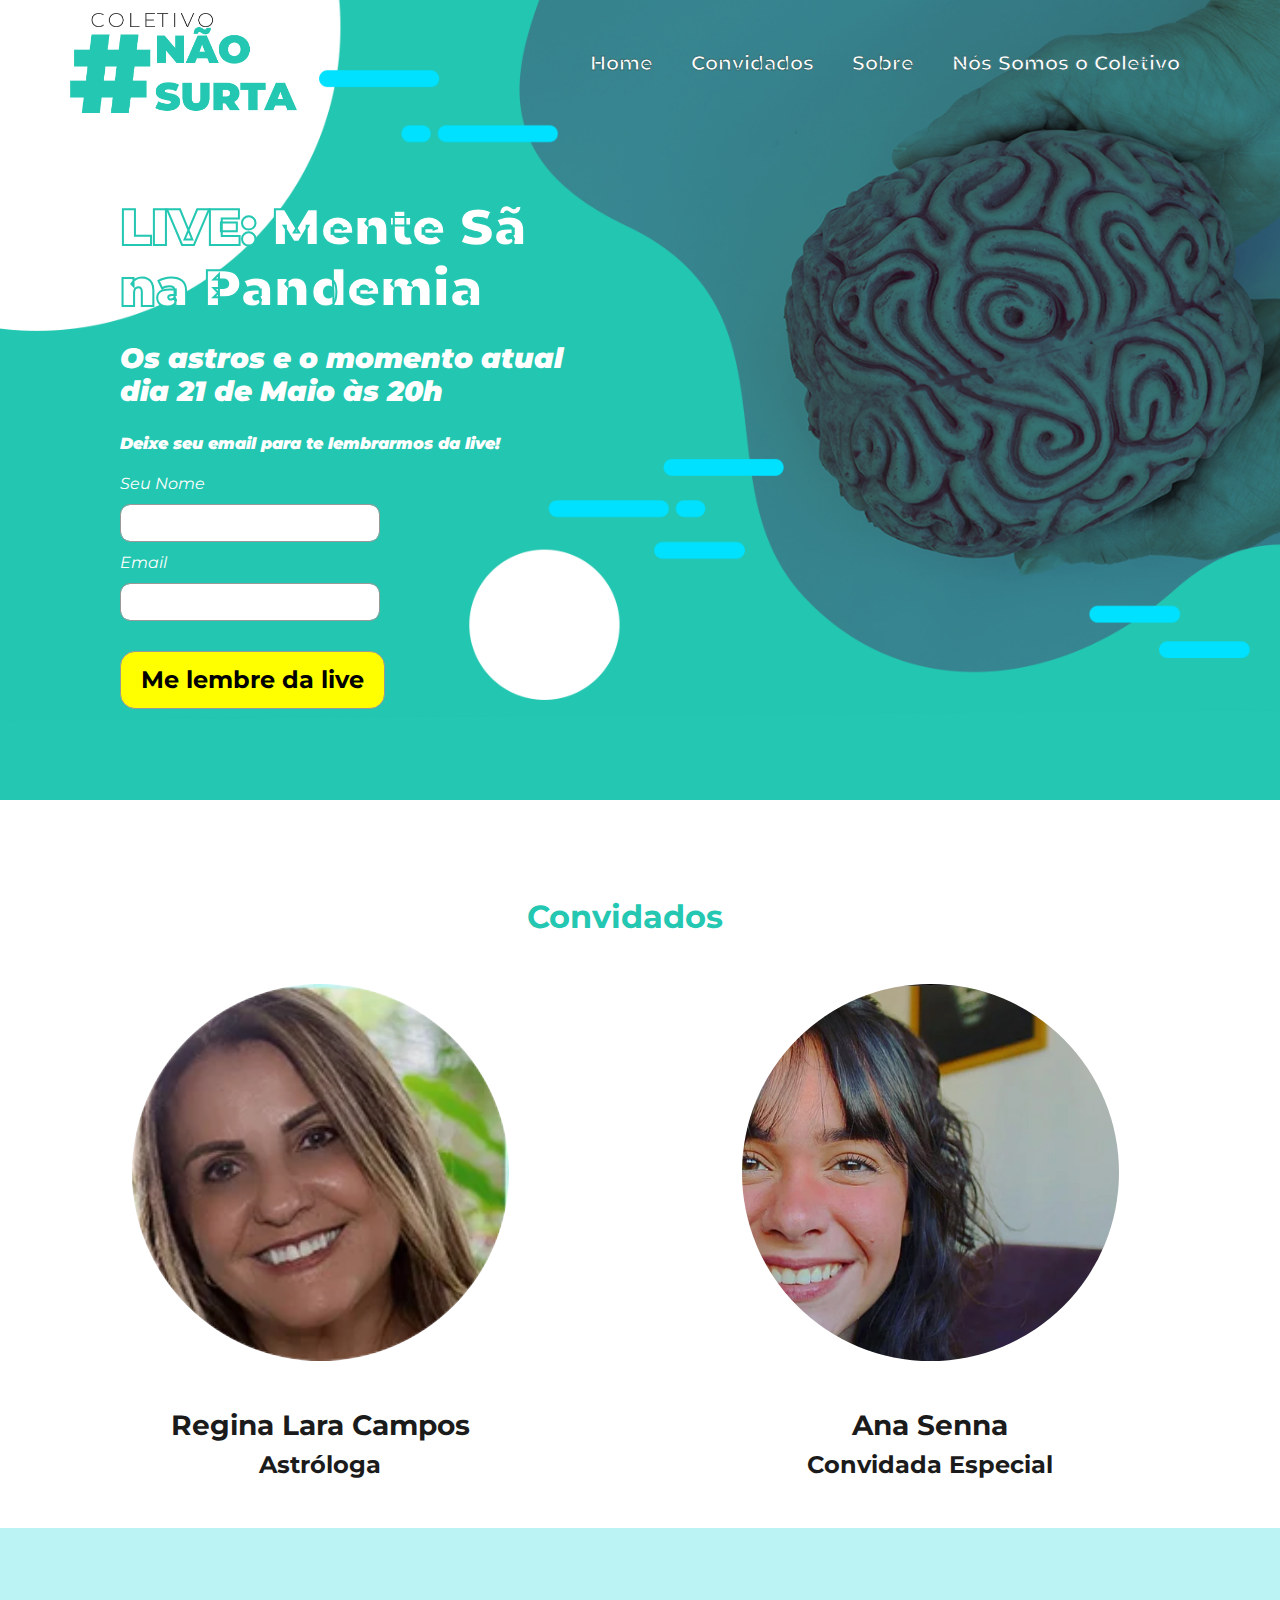
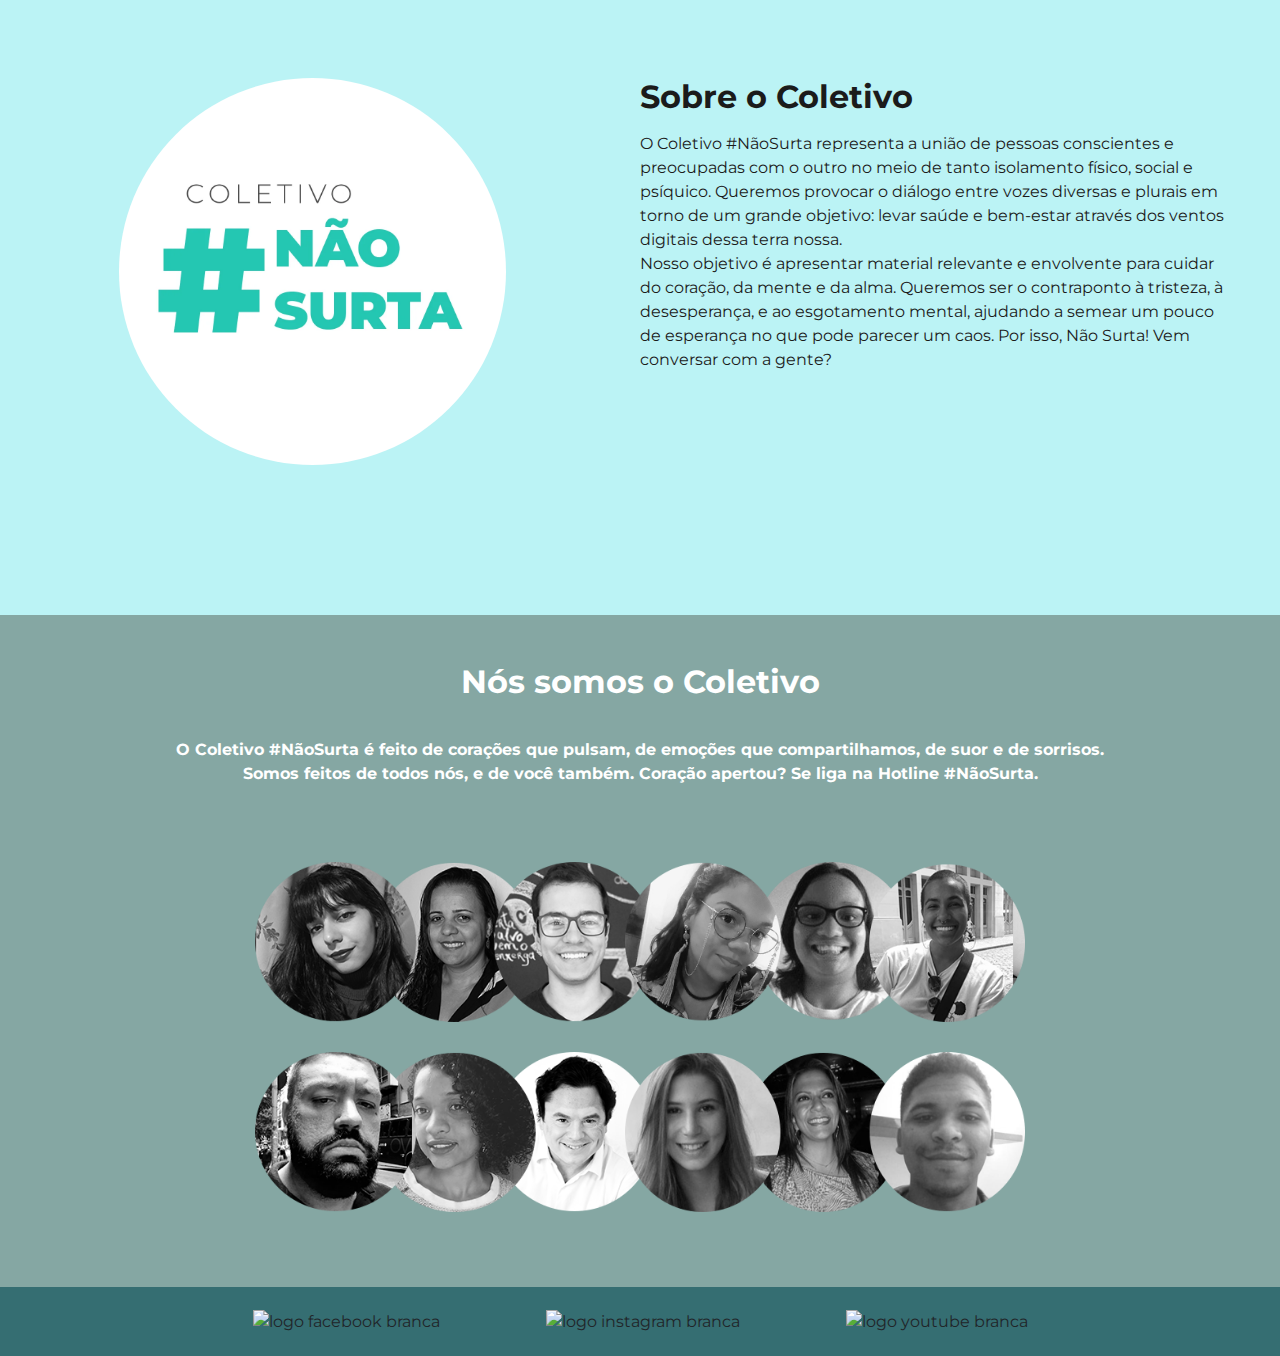
==== commit a38278fc: "add hotjar code" ====
--- a/index.html
+++ b/index.html
@@ -28,8 +28,21 @@
   <link href="https://stackpath.bootstrapcdn.com/font-awesome/4.7.0/css/font-awesome.min.css" rel="stylesheet" integrity="sha384-wvfXpqpZZVQGK6TAh5PVlGOfQNHSoD2xbE+QkPxCAFlNEevoEH3Sl0sibVcOQVnN" crossorigin="anonymous">
   <link rel="stylesheet" href="https://stackpath.bootstrapcdn.com/bootstrap/4.3.1/css/bootstrap.min.css" integrity="sha384-ggOyR0iXCbMQv3Xipma34MD+dH/1fQ784/j6cY/iJTQUOhcWr7x9JvoRxT2MZw1T" crossorigin="anonymous">
 
-  <!-- testing some fonts here -->  
+  <!-- testing some fonts here -->
   <link href="styles/style.css" rel="stylesheet">
+
+  <!-- Hotjar Tracking Code for https://naosurta.netlify.app -->
+  <script>
+      (function(h,o,t,j,a,r){
+          h.hj=h.hj||function(){(h.hj.q=h.hj.q||[]).push(arguments)};
+          h._hjSettings={hjid:1822686,hjsv:6};
+          a=o.getElementsByTagName('head')[0];
+          r=o.createElement('script');r.async=1;
+          r.src=t+h._hjSettings.hjid+j+h._hjSettings.hjsv;
+          a.appendChild(r);
+      })(window,document,'https://static.hotjar.com/c/hotjar-','.js?sv=');
+  </script>
+
 </head>
 
 <!-- Facebook Pixel Code -->
@@ -106,7 +119,7 @@
                   <p class="section1-description"><b>Deixe seu email para te lembrarmos da live!</b></p>
                   <label style="font-weight: 400; padding-bottom: 0px;" for="mce-FNAME">Seu Nome</label>
                   <input  style="margin-left: 50px; width: 260px; margin-bottom:9px; border-radius: 10px;" type="text" value="" name="FNAME" class="email form-control" id="mce-FNAME">
-                  
+
                   <label style="font-weight: 400; padding-bottom: 0px;" for="mce-EMAIL">Email</label>
                   <input style="margin-left: 50px; width: 260px; border-radius: 10px;" type="email" value="" name="EMAIL" class="email form-control" id="mce-EMAIL" required>
 
--- a/styles/style.css
+++ b/styles/style.css
@@ -66,7 +66,9 @@
 
 .section1 {
     background-image: url("../assets/desktop/header1.png");
+    background-repeat: no-repeat;
     background-color: #24c7b1;
+    background-size: contain;
 }
 
 .section1-title {
@@ -122,32 +124,32 @@
 }
 
 @media screen and (max-width: 768px) {
-.navbar {
-  background-color: #fff;
-}
-.logo {
-  max-height: 70px;
-}
-
-.section1 {
-    background-image: none;
-}
-
-.section1-title {
-    color: #fff;
-    font-size: 3.2rem;
-    padding: 50px 20px 0px 50px;
-    -webkit-text-stroke: none;
-}
-
-.section1-cta {
-    margin: 30px 50px 50px 50px;
-}
-
-.navbar-light .navbar-nav .nav-link {
-    color: #24c7b1;
-    -webkit-text-stroke: 0px #356E72;
-}
+    .navbar {
+    background-color: #fff;
+    }
+    .logo {
+    max-height: 70px;
+    }
+
+    .section1 {
+        background-image: none;
+    }
+
+    .section1-title {
+        color: #fff;
+        font-size: 3.2rem;
+        padding: 50px 20px 0px 50px;
+        -webkit-text-stroke: none;
+    }
+
+    .section1-cta {
+        margin: 30px 50px 50px 50px;
+    }
+
+    .navbar-light .navbar-nav .nav-link {
+        color: #24c7b1;
+        -webkit-text-stroke: 0px #356E72;
+    }
 
 }
 
@@ -225,7 +227,7 @@
 }
 
 @media (min-width: 768px) {
-
+    
     div.texto-sobre {
         margin-left: 0px;
     }
@@ -262,8 +264,20 @@
 
 /* -------------------------------- VERSÃO MOBILE ---------------------------------*/
 
-
-@media screen and (max-width: 800px) {
+@media screen and (max-width: 768px) {
+
+    div#countdown {
+        font-size: 35px;
+    }
+
+    .p-sobre {
+        text-align: center;
+    }
+
+    div.texto-sobre {
+        margin-left: 0px;
+    }
+
     img.imgButton{
         width: 40px;
         height: 40px;
@@ -283,8 +297,7 @@
         background-color: #356E72;
         text-align: center;
     }
-}
-@media screen and (max-width: 768px) {
+
     .container{
         justify-content: center;
         padding: 0%;
